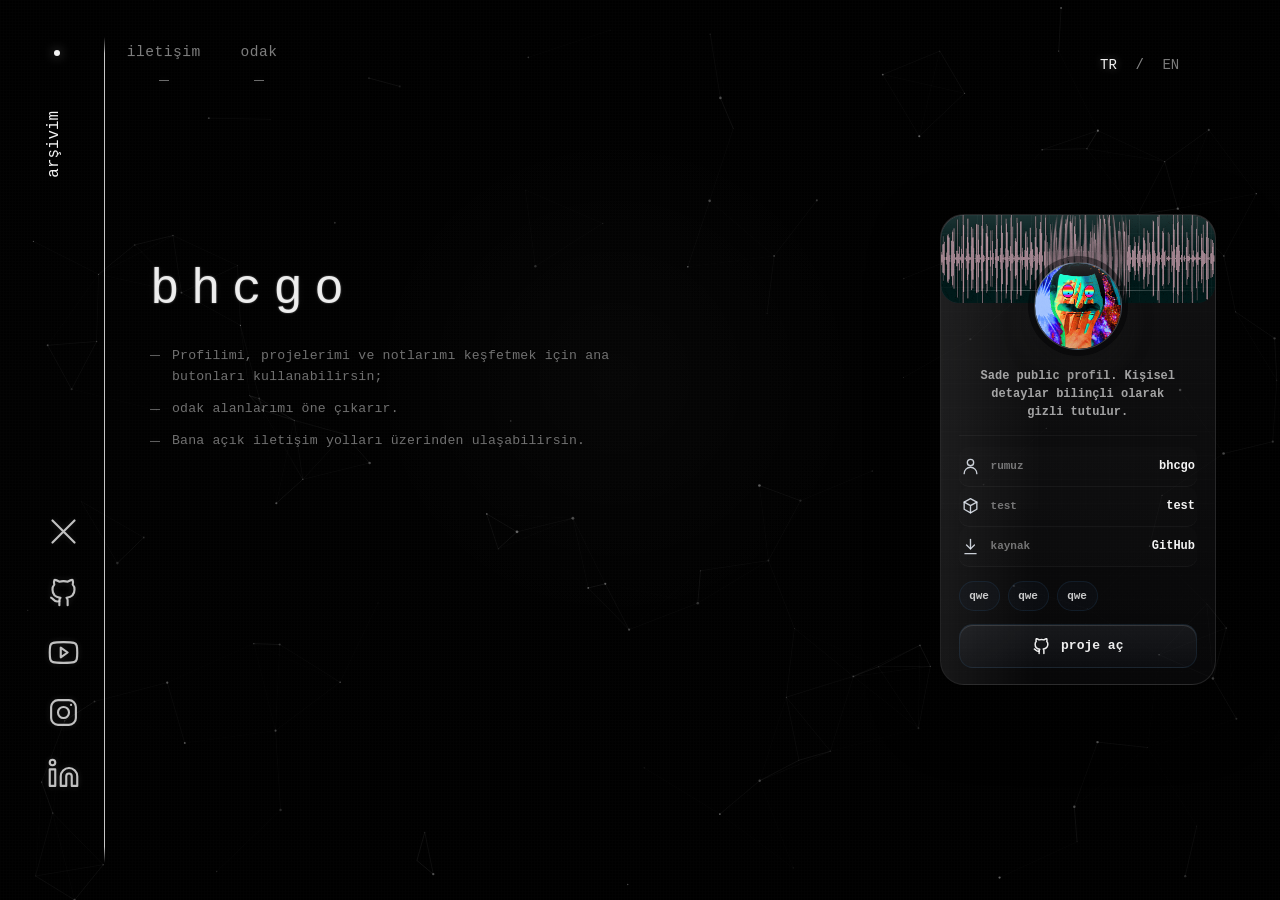
==== index.html @ b726d854 "Add files via upload" ====
<!DOCTYPE html>
<html lang="tr">
<head>
  <meta charset="UTF-8" />
  <meta name="viewport" content="width=device-width, initial-scale=1.0, viewport-fit=cover" />
  <meta name="google-site-verification" content="QnJyq0Qu-kxS31eJpjdvMNXQyTrDlsSkBDP-YtrYQpM" />
  <title>bhcgo</title>
  <link id="favicon" rel="icon" type="image/png" href="assets/favicon-hyakkimaru.png" />
  <link rel="shortcut icon" href="assets/favicon.ico" />
  <link rel="apple-touch-icon" href="assets/favicon-hyakkimaru.png" />
  <link rel="stylesheet" href="style.css" />
</head>
<body>
  <canvas id="bg-canvas" aria-hidden="true"></canvas>
  <div class="grain" aria-hidden="true"></div>

  <aside class="rail" aria-label="Navigasyon" data-i18n-aria="socialArea">
    <span class="rail-dot" aria-hidden="true"></span>
    <div class="rail-line" aria-hidden="true"></div>
    <p class="rail-title" data-i18n="archive">arşivim</p>

    <nav class="side-actions" aria-label="Hızlı bağlantılar" data-i18n-aria="quickLinks">
      <a class="side-action" href="#contact" aria-label="İletişim" data-window-trigger="contact" data-i18n-aria="contactAria">
        <span data-i18n="contact">iletişim</span>
      </a>

      <a class="side-action" href="#focus" aria-label="Odak" data-window-trigger="focus" data-i18n-aria="focusAria">
        <span data-i18n="focus">odak</span>
      </a>
    </nav>

    <nav class="socials" aria-label="Sosyal medya bağlantıları" data-i18n-aria="socialLinks">
      <a class="social-link" href="https://x.com/bhcgo0" target="_blank" rel="noreferrer" aria-label="X profili" data-label="X" data-i18n-aria="xAria" data-i18n-label="xLabel">
        <svg viewBox="0 0 24 24" aria-hidden="true">
          <path d="M4 4l16 16M20 4L4 20"/>
        </svg>
      </a>

      <a class="social-link" href="https://github.com/bhcgo" target="_blank" rel="noreferrer" aria-label="GitHub profili" data-label="GitHub" data-i18n-aria="githubAria" data-i18n-label="githubLabel">
        <svg viewBox="0 0 24 24" aria-hidden="true">
          <path d="M9 19c-4 1.5-4-2-6-2.5"/>
          <path d="M15 22v-3.5c.1-1-.3-1.5-.8-2 2.8-.3 5.8-1.4 5.8-6A4.7 4.7 0 0 0 18.7 7c.1-.4.6-1.7-.1-3.4 0 0-1.1-.3-3.5 1.3a12.2 12.2 0 0 0-6.2 0C6.5 3.3 5.4 3.6 5.4 3.6 4.7 5.3 5.2 6.6 5.3 7A4.7 4.7 0 0 0 4 10.6c0 4.6 3 5.7 5.8 6-.4.4-.8 1-.8 2V22"/>
        </svg>
      </a>

      <a class="social-link" href="https://www.youtube.com/@bhcgo" target="_blank" rel="noreferrer" aria-label="YouTube kanalı" data-label="YouTube" data-i18n-aria="youtubeAria" data-i18n-label="youtubeLabel">
        <svg viewBox="0 0 24 24" aria-hidden="true">
          <path d="M22 12s0-3.4-.4-5a2.8 2.8 0 0 0-2-2C17.9 4.5 12 4.5 12 4.5S6.1 4.5 4.4 5a2.8 2.8 0 0 0-2 2C2 8.6 2 12 2 12s0 3.4.4 5a2.8 2.8 0 0 0 2 2c1.7.5 7.6.5 7.6.5s5.9 0 7.6-.5a2.8 2.8 0 0 0 2-2c.4-1.6.4-5 .4-5Z"/>
          <path d="m10 15.5 5-3.5-5-3.5v7Z"/>
        </svg>
      </a>

      <a class="social-link" href="https://instagram.com/ahmets._.27" target="_blank" rel="noreferrer" aria-label="Instagram profili" data-label="Instagram" data-i18n-aria="instagramAria" data-i18n-label="instagramLabel">
        <svg viewBox="0 0 24 24" aria-hidden="true">
          <rect x="3" y="3" width="18" height="18" rx="5"/>
          <circle cx="12" cy="12" r="4"/>
          <path d="M17.5 6.5h.01"/>
        </svg>
      </a>

      <a class="social-link" href="https://www.linkedin.com/in/ahmet-malal/" target="_blank" rel="noreferrer" aria-label="LinkedIn profili" data-label="LinkedIn" data-i18n-aria="linkedinAria" data-i18n-label="linkedinLabel">
        <svg viewBox="0 0 24 24" aria-hidden="true">
          <path d="M16 8a6 6 0 0 1 6 6v7h-4v-7a2 2 0 0 0-4 0v7h-4v-7a6 6 0 0 1 6-6Z"/>
          <rect x="2" y="9" width="4" height="12"/>
          <circle cx="4" cy="4" r="2"/>
        </svg>
      </a>
    </nav>
  </aside>

  <header class="corner-link">
    <div class="language-switch" role="group" aria-label="Dil" data-i18n-aria="language">
      <button class="language-button is-active" type="button" data-lang="tr" aria-pressed="true">TR</button>
      <span aria-hidden="true">/</span>
      <button class="language-button" type="button" data-lang="en" aria-pressed="false">EN</button>
    </div>
  </header>

  <main class="hero">
    <section class="intro" aria-label="Profil" data-i18n-aria="profile">
      <h1>bhcgo</h1>

      <ul class="intro-lines">
        <li data-i18n="introLine1">Kişisel açık detaylar bilinçli olarak listelenmez.</li>
        <li data-i18n="introLine2">Sistemler, ağlar ve yazılım temellerine odaklanır.</li>
        <li data-i18n="introLine3">İçerik teknik indeks gibi çalışacak kadar minimal tutulur.</li>
      </ul>
    </section>

    <aside class="profile-card" aria-label="Profil karti" data-i18n-aria="profileCardAria" data-profile-card>
      <div class="profile-banner" data-profile-banner aria-hidden="true">
        <img data-profile-banner-img alt="" decoding="async">
      </div>

      <div class="profile-card-head">
        <div class="profile-avatar" data-profile-avatar aria-hidden="true">
          <span class="profile-avatar-fallback">bh</span>
          <img data-profile-gif alt="" decoding="async">
        </div>
      </div>

      <p class="profile-copy" data-i18n="profileCopy">Sade public profil. Kisisel detaylar bilincli olarak gizli tutulur.</p>

      <dl class="profile-meta">
        <div class="profile-meta-row">
          <dt>
            <svg viewBox="0 0 24 24" aria-hidden="true">
              <path d="M20 21a8 8 0 0 0-16 0"/>
              <circle cx="12" cy="7" r="4"/>
            </svg>
            <span data-i18n="alias">rumuz</span>
          </dt>
          <dd>bhcgo</dd>
        </div>

        <div class="profile-meta-row">
          <dt>
            <svg viewBox="0 0 24 24" aria-hidden="true">
              <path d="m12 2 8 4.5v9L12 20l-8-4.5v-9L12 2Z"/>
              <path d="M12 11v9M4 6.5l8 4.5 8-4.5"/>
            </svg>
            <span data-i18n="test">test</span>
          </dt>
          <dd>test</dd>
        </div>

        <div class="profile-meta-row">
          <dt>
            <svg viewBox="0 0 24 24" aria-hidden="true">
              <path d="M12 3v12"/>
              <path d="m7 10 5 5 5-5"/>
              <path d="M5 21h14"/>
            </svg>
            <span data-i18n="source">kaynak</span>
          </dt>
          <dd>GitHub</dd>
        </div>
      </dl>

      <div class="profile-tags" aria-label="Etiketler" data-i18n-aria="tagsAria">
        <span>qwe</span>
        <span>qwe</span>
        <span>qwe</span>
      </div>

      <div class="profile-actions">
        <a class="profile-button" href="https://github.com/bhcgo?tab=repositories" target="_blank" rel="noreferrer">
          <svg viewBox="0 0 24 24" aria-hidden="true">
            <path d="M9 19c-4 1.5-4-2-6-2.5"/>
            <path d="M15 22v-3.5c.1-1-.3-1.5-.8-2 2.8-.3 5.8-1.4 5.8-6A4.7 4.7 0 0 0 18.7 7c.1-.4.6-1.7-.1-3.4 0 0-1.1-.3-3.5 1.3a12.2 12.2 0 0 0-6.2 0C6.5 3.3 5.4 3.6 5.4 3.6 4.7 5.3 5.2 6.6 5.3 7A4.7 4.7 0 0 0 4 10.6c0 4.6 3 5.7 5.8 6-.4.4-.8 1-.8 2V22"/>
          </svg>
          <span data-i18n="openGithub">GitHub ac</span>
        </a>
      </div>
    </aside>
  </main>

  <div class="site-window" data-window hidden>
    <button class="window-backdrop" type="button" data-window-close aria-label="Pencereyi kapat" data-i18n-aria="windowClose"></button>
    <section class="window-panel" role="dialog" aria-modal="true" aria-labelledby="window-title" tabindex="-1">
      <button class="window-close" type="button" data-window-close aria-label="Pencereyi kapat" data-i18n-aria="windowClose">x</button>
      <h2 id="window-title" data-window-title>bhcgo</h2>
      <p class="window-copy" data-window-copy></p>
      <div class="window-list" data-window-list></div>
    </section>
  </div>

  <script src="script.js"></script>
</body>
</html>
---- style.css ----
:root{
  --bg:#010101;
  --fg:#f4f4f4;
  --rail-x:clamp(79px,8.2vw,134px);
  --profile-card-width:clamp(272px,21.6vw,312px);
  --mx:50%;
  --my:50%;
  --safe-top:env(safe-area-inset-top,0px);
  --safe-bottom:env(safe-area-inset-bottom,0px);
  color-scheme:dark;
}

*{box-sizing:border-box}

html{
  min-height:100%;
  -webkit-text-size-adjust:100%;
  text-size-adjust:100%;
  scroll-behavior:smooth;
}

body{
  min-height:100%;
  margin:0;
  overflow-x:hidden;
  overflow-y:auto;
  background:
    radial-gradient(circle at 48% 42%,rgba(255,255,255,.018),transparent 30%),
    linear-gradient(180deg,#000,#010101 46%,#000);
  color:var(--fg);
  font-family:"Courier New",Courier,monospace;
}

body.window-open{
  overflow:hidden;
}

a{
  color:inherit;
  text-decoration:none;
}

button{
  font:inherit;
}

a,
button{
  -webkit-tap-highlight-color:transparent;
  touch-action:manipulation;
}

#bg-canvas{
  position:fixed;
  inset:0;
  z-index:0;
  width:100%;
  height:100%;
  pointer-events:none;
  opacity:.88;
}
.grain{
  position:fixed;
  inset:0;
  z-index:1;
  pointer-events:none;
  opacity:.28;
  background-image:
    linear-gradient(rgba(255,255,255,.018) 1px,transparent 1px),
    linear-gradient(90deg,rgba(255,255,255,.014) 1px,transparent 1px);
  background-size:3px 3px;
  mix-blend-mode:screen;
}

.rail{
  position:fixed;
  inset:0 auto 0 0;
  z-index:4;
  width:var(--rail-x);
  min-width:74px;
  pointer-events:none;
}

.rail-dot{
  position:absolute;
  top:max(clamp(46px,5.6vh,70px),calc(var(--safe-top) + 36px));
  left:clamp(43px,4.2vw,66px);
  width:6px;
  height:6px;
  border-radius:50%;
  background:var(--fg);
  box-shadow:0 0 12px rgba(255,255,255,.45);
}

.rail-line{
  position:absolute;
  top:max(clamp(34px,4.1vh,53px),calc(var(--safe-top) + 29px));
  right:0;
  bottom:max(clamp(34px,4.1vh,53px),calc(var(--safe-bottom) + 29px));
  width:1px;
  background:linear-gradient(to bottom,transparent,rgba(255,255,255,.78) 2%,rgba(255,255,255,.78) 98%,transparent);
}

.rail-title{
  position:absolute;
  top:12.3vh;
  left:clamp(36px,3.7vw,59px);
  margin:0;
  font-size:clamp(15px,1.24vw,20px);
  line-height:1;
  writing-mode:vertical-rl;
  transform:rotate(180deg);
}

.side-actions{
  position:fixed;
  top:max(clamp(36px,5vh,58px),calc(var(--safe-top) + 22px));
  left:calc(var(--rail-x) + clamp(12px,1.7vw,26px));
  z-index:7;
  display:flex;
  gap:clamp(29px,3.1vw,50px);
  width:max-content;
  max-width:calc(100vw - var(--rail-x) - 132px);
  color:rgba(255,255,255,.72);
  font-size:clamp(14.5px,1.14vw,18px);
  line-height:1;
  white-space:nowrap;
  pointer-events:auto;
}

.side-action{
  position:relative;
  display:inline-flex;
  justify-content:center;
  min-height:36px;
  padding:0 0 15px;
  color:rgba(255,255,255,.48);
  letter-spacing:.035em;
  text-align:center;
  text-shadow:0 1px 0 rgba(255,255,255,.035),0 -1px 0 rgba(0,0,0,.95);
  transition:color .18s ease,text-shadow .18s ease,transform .18s ease;
}

.side-action::before,
.side-action::after{
  position:absolute;
  left:50%;
  bottom:0;
  height:1px;
  content:"";
  transform:translateX(-50%);
  transition:width .24s ease,opacity .22s ease,background .22s ease,box-shadow .22s ease;
}

.side-action::before{
  width:10px;
  background:rgba(255,255,255,.42);
  box-shadow:0 0 7px rgba(255,255,255,.12);
}

.side-action::after{
  width:0;
  opacity:0;
  background:linear-gradient(90deg,transparent,rgba(255,255,255,.85),transparent);
  filter:blur(.2px);
}

.side-action:hover,
.side-action:focus-visible{
  color:rgba(255,255,255,.94);
  outline:none;
  transform:translateY(-1px);
  text-shadow:0 0 8px rgba(255,255,255,.22),0 -1px 0 rgba(0,0,0,.95);
}

.side-action:hover::before,
.side-action:focus-visible::before{
  width:41px;
  background:rgba(255,255,255,.76);
  box-shadow:0 0 11px rgba(255,255,255,.34);
}

.side-action:hover::after,
.side-action:focus-visible::after{
  width:65px;
  opacity:1;
}

.socials{
  position:absolute;
  left:clamp(34px,3.5vw,54px);
  bottom:max(clamp(84px,12vh,150px),calc(var(--safe-bottom) + 54px));
  display:grid;
  gap:clamp(22px,2.5vh,30px);
  pointer-events:auto;
}

.social-link{
  position:relative;
  display:grid;
  width:38px;
  height:38px;
  place-items:center;
  color:rgba(255,255,255,.88);
  opacity:.86;
  transition:color .18s ease,opacity .18s ease,transform .18s ease;
}

.social-link svg{
  width:33px;
  height:33px;
  overflow:visible;
  fill:none;
  stroke:currentColor;
  stroke-width:1.55;
  stroke-linecap:round;
  stroke-linejoin:round;
  filter:drop-shadow(0 0 3px rgba(255,255,255,.18));
}

.social-link::after{
  position:absolute;
  left:calc(100% + 17px);
  top:50%;
  padding:5px 9px;
  background:rgba(0,0,0,.78);
  color:var(--fg);
  content:attr(data-label);
  font-size:13px;
  line-height:1;
  opacity:0;
  pointer-events:none;
  white-space:nowrap;
  transform:translate(-4px,-50%);
  transition:opacity .16s ease,transform .16s ease;
}

.social-link:hover,
.social-link:focus-visible{
  color:#fff;
  opacity:1;
  outline:none;
  transform:translateX(2px);
}

.social-link:hover::after,
.social-link:focus-visible::after{
  opacity:1;
  transform:translate(0,-50%);
}

.corner-link{
  position:fixed;
  top:max(clamp(37px,5.3vh,55px),calc(var(--safe-top) + 22px));
  right:max(clamp(34px,7.2vw,98px),calc(env(safe-area-inset-right,0px) + 22px));
  z-index:8;
  color:rgba(255,255,255,.92);
  font-size:clamp(15px,1.44vw,20px);
  line-height:1;
}

.language-switch{
  display:flex;
  align-items:center;
  gap:10px;
  color:rgba(255,255,255,.52);
  font-size:14px;
  line-height:1;
}

.language-button{
  min-width:34px;
  min-height:34px;
  border:0;
  padding:0;
  background:transparent;
  color:rgba(255,255,255,.48);
  cursor:pointer;
  line-height:1;
  transition:color .16s ease,text-shadow .16s ease;
}

.language-button:hover,
.language-button:focus-visible,
.language-button.is-active{
  color:rgba(255,255,255,.94);
  outline:none;
  text-shadow:0 0 8px rgba(255,255,255,.3);
}

.hero{
  position:relative;
  z-index:3;
  display:grid;
  grid-template-columns:minmax(280px,1fr) var(--profile-card-width);
  align-items:center;
  gap:clamp(30px,5.6vw,90px);
  min-height:100vh;
  min-height:100svh;
  padding:
    max(7vh,calc(var(--safe-top) + 70px))
    clamp(24px,5vw,72px)
    max(8vh,calc(var(--safe-bottom) + 44px))
    calc(var(--rail-x) + clamp(6px,8vw,45px));
}

.intro{
  display:grid;
  justify-items:start;
  align-self:center;
  justify-self:start;
  width:min(520px,100%);
  max-width:520px;
  margin-left:0;
  text-align:left;
  transform:translateY(-10vh);
}

.intro h1{
  margin:0;
  color:rgba(255,255,255,.88);
  font-size:clamp(34px,3.85vw,58px);
  font-weight:400;
  letter-spacing:clamp(.15em,.9vw,.28em);
  line-height:1;
  overflow-wrap:anywhere;
  text-shadow:0 0 2px rgba(255,255,255,.46),0 0 12px rgba(255,255,255,.055);
}

.intro-lines{
  display:grid;
  gap:10px;
  width:100%;
  max-width:500px;
  margin:29px 0 0;
  padding:0;
  list-style:none;
  color:rgba(255,255,255,.43);
  font-size:clamp(12px,1.03vw,15.5px);
  line-height:1.65;
  letter-spacing:.015em;
}

.intro-lines li{
  position:relative;
  padding-left:22px;
  overflow-wrap:break-word;
  text-wrap:pretty;
  text-shadow:0 1px 0 rgba(255,255,255,.025),0 -1px 0 rgba(0,0,0,.9);
}

.intro-lines li::before{
  position:absolute;
  left:0;
  top:.82em;
  width:10px;
  height:1px;
  background:rgba(255,255,255,.36);
  content:"";
  box-shadow:0 0 6px rgba(255,255,255,.12);
}

.profile-card{
  position:relative;
  justify-self:end;
  align-self:center;
  width:var(--profile-card-width);
  padding:19px 18px 16px;
  overflow:hidden;
  border:1px solid rgba(255,255,255,.11);
  border-radius:18px;
  background:
    linear-gradient(180deg,rgba(255,255,255,.045),rgba(255,255,255,.01)),
    rgba(2,3,4,.38);
  box-shadow:
    inset 0 1px 0 rgba(255,255,255,.08),
    0 22px 64px rgba(0,0,0,.32);
  color:rgba(255,255,255,.9);
  isolation:isolate;
}

.profile-card::before{
  position:absolute;
  inset:-1px;
  z-index:-1;
  background:
    linear-gradient(90deg,rgba(255,255,255,.16),transparent 38%),
    radial-gradient(circle at 50% 23%,rgba(255,255,255,.16),transparent 18%);
  content:"";
  opacity:.42;
}

.profile-card::after{
  position:absolute;
  inset:0;
  z-index:-1;
  background:
    linear-gradient(rgba(255,255,255,.022) 1px,transparent 1px),
    linear-gradient(90deg,rgba(255,255,255,.012) 1px,transparent 1px);
  background-size:100% 24px,24px 100%;
  content:"";
  opacity:.48;
}

.profile-card-head,
.profile-meta-row,
.profile-meta-row dt,
.profile-tags,
.profile-button{
  display:flex;
  align-items:center;
}

.profile-card-head{
  justify-content:center;
  gap:0;
  margin-top:2px;
}

.profile-avatar{
  display:grid;
  width:82px;
  height:82px;
  flex:0 0 auto;
  place-items:center;
  overflow:hidden;
  border:1px solid rgba(255,255,255,.16);
  border-radius:50%;
  background:
    radial-gradient(circle at 35% 20%,rgba(255,255,255,.34),transparent 24%),
    linear-gradient(145deg,rgba(70,75,82,.72),rgba(5,6,7,.74) 58%,rgba(1,1,1,.82));
  color:#fff;
  font-size:24px;
  font-weight:700;
  letter-spacing:-.02em;
  text-shadow:0 1px 0 rgba(0,0,0,.5),0 0 16px rgba(255,255,255,.24);
}

.profile-copy{
  margin:18px 0 14px;
  color:rgba(255,255,255,.62);
  text-align:center;
  font-size:12px;
  font-weight:700;
  line-height:1.5;
  text-wrap:pretty;
}

.profile-meta{
  margin:0;
  padding:10px 0 0;
  border-top:1px solid rgba(255,255,255,.045);
}

.profile-meta-row{
  justify-content:space-between;
  gap:14px;
  min-height:40px;
  border-bottom:1px solid rgba(255,255,255,.04);
  background:rgba(255,255,255,.012);
}

.profile-meta-row dt{
  gap:11px;
  min-width:0;
  margin:0;
  color:rgba(255,255,255,.42);
  font-size:11px;
  font-weight:700;
}

.profile-meta-row dd{
  margin:0;
  color:rgba(255,255,255,.95);
  font-size:12px;
  font-weight:700;
  text-align:right;
  overflow-wrap:anywhere;
}

.profile-meta svg,
.profile-button svg{
  width:19px;
  height:19px;
  flex:0 0 auto;
  fill:none;
  stroke:currentColor;
  stroke-linecap:round;
  stroke-linejoin:round;
}

.profile-meta svg{
  color:rgba(232,238,247,.86);
  stroke-width:1.7;
}

.profile-button svg{
  stroke-width:1.9;
}

.profile-tags{
  gap:8px;
  flex-wrap:wrap;
  margin-top:14px;
}

.profile-tags span{
  display:inline-flex;
  min-width:41px;
  min-height:30px;
  align-items:center;
  justify-content:center;
  border:1px solid rgba(255,255,255,.1);
  border-radius:999px;
  background:rgba(255,255,255,.026);
  color:rgba(255,255,255,.78);
  font-size:11px;
  font-weight:700;
}

.profile-actions{
  display:grid;
  gap:9px;
  margin-top:13px;
}

.profile-button{
  justify-content:center;
  gap:10px;
  min-height:44px;
  border:1px solid rgba(255,255,255,.12);
  border-radius:14px;
  background:linear-gradient(180deg,rgba(255,255,255,.045),rgba(255,255,255,.012));
  color:rgba(255,255,255,.92);
  font-size:13px;
  font-weight:700;
  line-height:1;
  box-shadow:inset 0 1px 0 rgba(255,255,255,.13);
  transition:border-color .18s ease,background .18s ease,box-shadow .18s ease,transform .18s ease;
}

.profile-button:hover,
.profile-button:focus-visible{
  border-color:rgba(255,255,255,.5);
  background:linear-gradient(180deg,rgba(255,255,255,.12),rgba(255,255,255,.035));
  box-shadow:0 0 22px rgba(255,255,255,.08),inset 0 1px 0 rgba(255,255,255,.22);
  outline:none;
  transform:translateY(-1px);
}

.site-window[hidden]{
  display:none;
}

.site-window{
  position:fixed;
  inset:0;
  z-index:30;
  display:grid;
  place-items:center;
  padding:clamp(18px,4vw,48px);
  opacity:0;
  pointer-events:none;
  transition:opacity .22s ease;
}

.site-window.is-open{
  opacity:1;
  pointer-events:auto;
}

.window-backdrop{
  position:absolute;
  inset:0;
  border:0;
  background:
    radial-gradient(circle at 50% 20%,rgba(255,255,255,.05),transparent 32%),
    radial-gradient(circle at 50% 78%,rgba(170,205,255,.035),transparent 38%),
    rgba(0,0,0,.34);
  backdrop-filter:blur(14px) saturate(1.12);
  -webkit-backdrop-filter:blur(14px) saturate(1.12);
  cursor:pointer;
}

.window-panel{
  position:relative;
  width:min(640px,calc(100vw - 36px));
  max-height:min(760px,calc(100svh - 36px));
  overflow:auto;
  border:1px solid rgba(255,255,255,.14);
  border-radius:26px;
  padding:0;
  background:
    linear-gradient(180deg,rgba(255,255,255,.12),rgba(255,255,255,.055) 34%,rgba(255,255,255,.028)),
    rgba(8,10,15,.30);
  box-shadow:
    0 28px 90px rgba(0,0,0,.42),
    0 0 0 1px rgba(255,255,255,.035),
    inset 0 1px 0 rgba(255,255,255,.22),
    inset 0 -1px 0 rgba(255,255,255,.045);
  backdrop-filter:blur(30px) saturate(1.22);
  -webkit-backdrop-filter:blur(30px) saturate(1.22);
  color:rgba(255,255,255,.92);
  font-family:"SF Pro Display","SF Pro Text","Inter","Segoe UI",system-ui,-apple-system,BlinkMacSystemFont,"Helvetica Neue",Arial,sans-serif;
  isolation:isolate;
  opacity:0;
  transform:translateY(18px) scale(.985);
  transition:opacity .24s ease,transform .28s cubic-bezier(.2,.8,.2,1);
  scrollbar-width:thin;
  scrollbar-color:rgba(255,255,255,.2) transparent;
}

.site-window.is-open .window-panel{
  opacity:1;
  transform:translateY(0) scale(1);
}

.window-panel::before{
  position:absolute;
  inset:0;
  z-index:-1;
  border-radius:inherit;
  background:
    linear-gradient(180deg,rgba(255,255,255,.16),rgba(255,255,255,.035) 24%,transparent 58%),
    radial-gradient(circle at 16% 0%,rgba(255,255,255,.16),transparent 32%),
    radial-gradient(circle at 88% 12%,rgba(180,215,255,.08),transparent 30%);
  content:"";
  opacity:.9;
}

.window-panel::after{
  position:absolute;
  inset:10px;
  z-index:-1;
  border:1px solid rgba(255,255,255,.04);
  border-radius:20px;
  content:"";
  pointer-events:none;
}

/* normalde sadece nokta, hover/focus olunca büyüyüp çarpı olur */
.window-close{
  position:absolute;
  top:22px;
  right:22px;
  display:grid;
  width:28px;
  height:28px;
  min-width:28px;
  min-height:28px;
  place-items:center;
  border:0;
  border-radius:50%;
  padding:0;
  background:transparent;
  color:transparent;
  cursor:pointer;
  font-size:0;
  line-height:1;
  transition:transform .18s ease;
}

.window-close::before{
  position:absolute;
  width:7px;
  height:7px;
  border-radius:50%;
  background:rgba(255,255,255,.66);
  box-shadow:
    0 0 12px rgba(255,255,255,.18),
    inset 0 1px 0 rgba(255,255,255,.28);
  content:"";
  transition:
    width .2s ease,
    height .2s ease,
    border-radius .2s ease,
    background .2s ease,
    box-shadow .2s ease;
}

.window-close::after{
  position:absolute;
  color:rgba(255,255,255,.96);
  content:"×";
  font-family:Arial,Helvetica,sans-serif;
  font-size:0;
  font-weight:400;
  line-height:1;
  opacity:0;
  transform:scale(.55);
  transition:opacity .16s ease,transform .18s ease,font-size .18s ease;
}

.window-close:hover,
.window-close:focus-visible{
  outline:none;
  transform:translateY(-1px);
}

.window-close:hover::before,
.window-close:focus-visible::before{
  width:28px;
  height:28px;
  border-radius:50%;
  background:rgba(255,255,255,.105);
  box-shadow:
    0 0 0 1px rgba(255,255,255,.16),
    0 8px 24px rgba(0,0,0,.2),
    inset 0 1px 0 rgba(255,255,255,.18);
  backdrop-filter:blur(10px);
  -webkit-backdrop-filter:blur(10px);
}

.window-close:hover::after,
.window-close:focus-visible::after{
  font-size:20px;
  opacity:1;
  transform:scale(1);
}

.window-kicker{
  display:inline-flex;
  min-height:22px;
  align-items:center;
  margin:30px 70px 10px 30px;
  border-bottom:1px solid rgba(255,255,255,.16);
  color:rgba(255,255,255,.58);
  font-size:11.5px;
  font-weight:600;
  line-height:1;
  letter-spacing:.04em;
}

.window-panel h2{
  margin:0;
  padding:32px 70px 18px 30px;
  border-bottom:1px solid rgba(255,255,255,.075);
  color:rgba(255,255,255,.95);
  font-size:clamp(26px,3vw,36px);
  font-weight:600;
  line-height:1.08;
  letter-spacing:.035em;
  text-shadow:0 10px 34px rgba(255,255,255,.08);
}

.window-copy{
  max-width:none;
  margin:0;
  padding:18px 30px 0;
  color:rgba(255,255,255,.72);
  font-size:13.5px;
  font-weight:500;
  line-height:1.75;
}

.window-list{
  display:grid;
  gap:18px;
  margin-top:0;
  padding:24px 30px 30px;
}

.window-item{
  display:flex;
  align-items:center;
  justify-content:space-between;
  gap:16px;
  min-height:56px;
  border:1px solid rgba(255,255,255,.065);
  border-radius:16px;
  padding:0 16px;
  background:rgba(255,255,255,.025);
  color:rgba(255,255,255,.68);
  font-size:13px;
  font-weight:500;
  box-shadow:
    inset 0 1px 0 rgba(255,255,255,.05),
    0 10px 26px rgba(0,0,0,.08);
}

.window-item strong{
  color:rgba(255,255,255,.95);
  font-size:13.5px;
  font-weight:600;
  text-align:right;
}

.window-item a{
  color:rgba(255,255,255,.94);
  text-decoration:underline;
  text-decoration-color:rgba(255,255,255,.24);
  text-underline-offset:4px;
}

.window-section{
  display:grid;
  gap:14px;
  padding:18px;
  border:1px solid rgba(255,255,255,.065);
  border-radius:18px;
  background:
    linear-gradient(180deg,rgba(255,255,255,.035),rgba(255,255,255,.014)),
    rgba(255,255,255,.012);
  box-shadow:
    inset 0 1px 0 rgba(255,255,255,.05),
    0 12px 32px rgba(0,0,0,.10);
}

.window-section + .window-section{
  margin-top:0;
}

.window-section h3{
  display:flex;
  align-items:center;
  gap:12px;
  margin:0;
  color:rgba(255,255,255,.86);
  font-size:12px;
  font-weight:600;
  line-height:1;
  letter-spacing:.08em;
  text-transform:uppercase;
}

.window-section h3::after{
  width:42px;
  height:1px;
  background:rgba(255,255,255,.18);
  content:"";
}

.window-section ul{
  display:grid;
  gap:9px;
  margin:0;
  padding:0;
  list-style:none;
}

.window-section li{
  position:relative;
  padding-left:18px;
  color:rgba(255,255,255,.74);
  font-size:13px;
  font-weight:500;
  line-height:1.7;
}

.window-section li::before{
  position:absolute;
  top:.82em;
  left:0;
  width:8px;
  height:1px;
  background:rgba(255,255,255,.38);
  content:"";
}

.badge-grid{
  display:flex;
  flex-wrap:wrap;
  gap:9px;
  align-items:center;
}

.badge-grid img{
  display:block;
  max-width:100%;
  height:27px;
  border-radius:5px;
  opacity:.9;
  filter:saturate(.92) brightness(.98);
  transition:opacity .18s ease,filter .18s ease,transform .18s ease;
}

.badge-grid img:hover{
  opacity:1;
  filter:saturate(1) brightness(1.05);
  transform:translateY(-1px);
}

@media(max-width:1100px){
  .hero{
    grid-template-columns:1fr;
    align-content:center;
    gap:34px;
  }

  .intro{
    transform:translateY(-4vh);
  }

  .profile-card{
    justify-self:start;
    width:min(var(--profile-card-width),100%);
  }
}

@media(max-width:720px){
  :root{--rail-x:clamp(54px,14vw,64px)}

  .rail{min-width:0}

  .rail-dot{
    left:calc(var(--rail-x) / 2 - 2.5px);
    top:max(34px,calc(var(--safe-top) + 26px));
  }

  .rail-title{
    top:13vh;
    left:calc(var(--rail-x) / 2 - 6px);
    font-size:12px;
  }

  .side-actions{
    top:max(24px,calc(var(--safe-top) + 16px));
    left:calc(var(--rail-x) + 9px);
    gap:20px;
    max-width:calc(100vw - var(--rail-x) - 92px);
    font-size:11px;
  }

  .side-action{
    min-height:28px;
    padding-bottom:11px;
  }

  .side-action:hover::before,
  .side-action:focus-visible::before{width:28px}

  .side-action:hover::after,
  .side-action:focus-visible::after{width:44px}

  .socials{
    left:calc(var(--rail-x) / 2 - 14px);
    bottom:max(58px,calc(var(--safe-bottom) + 42px));
    gap:14px;
  }

  .social-link{
    width:30px;
    height:30px;
  }

  .social-link svg{
    width:23px;
    height:23px;
  }

  .corner-link{
    top:max(25px,calc(var(--safe-top) + 15px));
    right:max(20px,calc(env(safe-area-inset-right,0px) + 16px));
    font-size:12px;
  }

  .language-button{
    min-width:26px;
    min-height:26px;
  }

  .hero{
    min-height:100svh;
    grid-template-columns:1fr;
    gap:28px;
    padding:
      max(86px,calc(var(--safe-top) + 82px))
      20px
      max(48px,calc(var(--safe-bottom) + 40px))
      calc(var(--rail-x) + 10px);
  }

  .intro{
    width:min(330px,100%);
    max-width:330px;
    transform:none;
  }

  .intro h1{
    font-size:clamp(25px,8vw,38px);
    letter-spacing:.18em;
  }

  .intro-lines{
    max-width:300px;
    margin-top:20px;
    gap:8px;
    font-size:10px;
    line-height:1.62;
  }

  .profile-card{
    width:min(292px,100%);
    padding:19px 16px 15px;
    border-radius:18px;
  }

  .profile-card-head{
    gap:13px;
    margin-top:2px;
  }

  .profile-avatar{
    width:64px;
    height:64px;
    border-radius:50%;
    font-size:21px;
  }

  .profile-card h2{
    font-size:20px;
  }

  .profile-copy{
    margin:16px 0 13px;
    font-size:12px;
    line-height:1.52;
  }

  .profile-meta{
    padding-top:9px;
  }

  .profile-meta-row{
    min-height:40px;
  }

  .profile-meta-row dt,
  .profile-meta-row dd{
    font-size:12px;
  }

  .profile-tags{
    margin-top:13px;
  }

  .profile-tags span{
    min-width:41px;
    min-height:30px;
    font-size:11px;
  }

  .profile-button{
    min-height:43px;
    border-radius:14px;
    font-size:13px;
  }

  .site-window{
    padding:14px;
  }

  .window-panel{
    width:min(440px,calc(100vw - 20px));
    max-height:calc(100svh - 20px);
    border-radius:22px;
  }

  .window-close{
    top:14px;
    right:14px;
  }

  .window-kicker{
    margin:25px 54px 10px 22px;
  }

  .window-panel h2{
    padding:28px 54px 16px 22px;
    font-size:24px;
  }

  .window-copy{
    padding:14px 22px 0;
    font-size:13px;
  }

  .window-list{
    padding:20px 22px 26px;
  }

  .window-item{
    border-radius:15px;
    padding:0 14px;
  }

  .window-section{
    padding:15px;
    border-radius:16px;
  }

  .badge-grid img{
    height:24px;
  }
}

@media(max-width:480px){
  .side-actions{
    left:calc(var(--rail-x) + 8px);
    gap:17px;
    max-width:calc(100vw - var(--rail-x) - 88px);
  }

  .corner-link{right:16px}

  .hero{
    padding-left:calc(var(--rail-x) + 9px);
    padding-right:16px;
  }

  .intro{
    width:min(292px,100%);
    transform:none;
  }

  .intro-lines{max-width:276px}

  .profile-card{
    width:min(292px,100%);
    padding-right:15px;
    padding-left:15px;
  }
}

@media(max-width:380px){
  :root{--rail-x:52px}

  .side-actions{
    gap:14px;
    font-size:10.5px;
  }

  .corner-link{right:12px}

  .language-switch{
    gap:5px;
    font-size:11px;
  }

  .language-button{min-width:23px}

  .hero{
    padding-left:61px;
    padding-right:12px;
  }

  .intro{width:min(260px,100%)}

  .intro h1{
    font-size:clamp(24px,8.7vw,34px);
    letter-spacing:.145em;
  }

  .intro-lines{
    max-width:250px;
    font-size:9.8px;
    line-height:1.58;
  }

  .profile-card{
    width:min(260px,100%);
    border-radius:24px;
  }

  .profile-card-head{
    align-items:center;
    justify-content:center;
    gap:12px;
  }

  .profile-avatar{
    width:64px;
    height:64px;
    border-radius:50%;
    font-size:23px;
  }

  .profile-card h2{font-size:21px}

  .profile-meta-row{
    align-items:flex-start;
    flex-direction:column;
    gap:5px;
    padding:11px 0;
  }

  .profile-meta-row dd{
    text-align:left;
  }
}

@media(max-height:620px){
  .socials{
    bottom:max(34px,calc(var(--safe-bottom) + 28px));
    gap:11px;
  }

  .intro{transform:translateY(-8vh)}
}

@media(max-height:520px) and (orientation:landscape){
  .rail-title{top:16vh}

  .socials{
    bottom:max(18px,calc(var(--safe-bottom) + 16px));
    gap:7px;
  }

  .social-link{
    width:25px;
    height:25px;
  }

  .social-link svg{
    width:20px;
    height:20px;
  }

  .hero{
    padding-top:max(68px,calc(var(--safe-top) + 58px));
    padding-bottom:max(24px,calc(var(--safe-bottom) + 18px));
  }

  .intro{transform:translateY(-3vh)}

  .intro-lines{
    margin-top:14px;
    gap:5px;
    line-height:1.45;
  }
}

@media(hover:none){
  .social-link::after{display:none}

  .side-action:active{
    color:rgba(255,255,255,.94);
    transform:translateY(-1px);
  }

  .side-action:active::before{
    width:28px;
    background:rgba(255,255,255,.76);
  }
}

@media(prefers-reduced-motion:reduce){
  *,
  *::before,
  *::after{
    transition:none!important;
    scroll-behavior:auto!important;
  }

#bg-canvas{
  position:fixed;
  inset:0;
  z-index:0;
  width:100%;
  height:100%;
  pointer-events:none;
  opacity:.78;
}
}

/* ===== profile card gif + banner ===== */
.profile-card{
  --profile-accent:#6f7cff;
  --profile-accent-rgb:111,124,255;
  padding:0 18px 16px;
  border-radius:24px;
  background:
    linear-gradient(180deg,rgba(255,255,255,.06),rgba(255,255,255,.018)),
    rgba(6,7,10,.38);
  box-shadow:
    inset 0 1px 0 rgba(255,255,255,.12),
    0 24px 70px rgba(0,0,0,.34);
}

.profile-banner{
  position:relative;
  height:88px;
  margin:0 -18px;
  overflow:hidden;
  border-radius:24px 24px 18px 18px;
  background:
    radial-gradient(circle at 22% 16%,rgba(255,255,255,.22),transparent 28%),
    radial-gradient(circle at 76% 24%,rgba(var(--profile-accent-rgb),.46),transparent 34%),
    linear-gradient(135deg,rgba(var(--profile-accent-rgb),.52),rgba(255,255,255,.045) 46%,rgba(0,0,0,.18));
  box-shadow:
    inset 0 1px 0 rgba(255,255,255,.18),
    inset 0 -1px 0 rgba(255,255,255,.08);
}

.profile-banner::before{
  position:absolute;
  inset:0;
  z-index:2;
  background:
    linear-gradient(180deg,rgba(255,255,255,.16),transparent 42%,rgba(0,0,0,.14)),
    linear-gradient(90deg,rgba(255,255,255,.045) 1px,transparent 1px),
    linear-gradient(rgba(255,255,255,.035) 1px,transparent 1px);
  background-size:auto,18px 18px,18px 18px;
  content:"";
  pointer-events:none;
  mix-blend-mode:screen;
  opacity:.68;
}

.profile-banner::after{
  position:absolute;
  inset:auto 18px 12px;
  z-index:3;
  height:1px;
  background:linear-gradient(90deg,transparent,rgba(255,255,255,.42),transparent);
  content:"";
  pointer-events:none;
}

.profile-banner img{
  display:none;
  width:100%;
  height:100%;
  object-fit:cover;
  filter:saturate(.96) contrast(1.02) brightness(.92);
}

.profile-banner.has-media img{
  display:block;
}

.profile-card-head{
  position:relative;
  z-index:4;
  justify-content:center;
  gap:0;
  margin:-41px 0 0;
}

.profile-avatar{
  position:relative;
  display:grid;
  width:88px;
  height:88px;
  flex:0 0 auto;
  place-items:center;
  overflow:hidden;
  border:1px solid rgba(255,255,255,.22);
  border-radius:50%;
  background:
    radial-gradient(circle at 32% 20%,rgba(255,255,255,.32),transparent 28%),
    linear-gradient(145deg,rgba(var(--profile-accent-rgb),.78),rgba(4,5,8,.86) 64%);
  color:#fff;
  font-size:22px;
  font-weight:800;
  letter-spacing:.02em;
  text-shadow:0 1px 0 rgba(0,0,0,.42),0 0 18px rgba(255,255,255,.18);
  box-shadow:
    0 14px 32px rgba(0,0,0,.32),
    0 0 0 6px rgba(3,4,6,.46),
    inset 0 1px 0 rgba(255,255,255,.22);
}

.profile-avatar::after{
  position:absolute;
  inset:0;
  border-radius:inherit;
  background:
    linear-gradient(180deg,rgba(255,255,255,.16),transparent 38%),
    radial-gradient(circle at 50% 110%,rgba(var(--profile-accent-rgb),.20),transparent 50%);
  content:"";
  pointer-events:none;
}

.profile-avatar img{
  position:absolute;
  inset:0;
  display:none;
  width:100%;
  height:100%;
  object-fit:cover;
  border-radius:inherit;
}

.profile-avatar.has-media img{
  display:block;
}

.profile-avatar.has-media .profile-avatar-fallback{
  display:none;
}

.profile-avatar-fallback{
  position:relative;
  z-index:1;
  text-transform:uppercase;
}

.profile-copy{
  margin:17px 0 14px;
}

.profile-meta{
  padding-top:11px;
}

.profile-meta-row{
  padding:0 2px;
  border-radius:10px;
  transition:background .18s ease,border-color .18s ease;
}

.profile-meta-row:hover{
  background:rgba(var(--profile-accent-rgb),.035);
}

.profile-tags span{
  border-color:rgba(var(--profile-accent-rgb),.18);
  background:rgba(var(--profile-accent-rgb),.055);
}

.profile-button{
  border-color:rgba(var(--profile-accent-rgb),.18);
  background:
    linear-gradient(180deg,rgba(255,255,255,.055),rgba(255,255,255,.015)),
    rgba(var(--profile-accent-rgb),.035);
}

.profile-button:hover,
.profile-button:focus-visible{
  border-color:rgba(var(--profile-accent-rgb),.48);
  box-shadow:
    0 0 24px rgba(var(--profile-accent-rgb),.12),
    inset 0 1px 0 rgba(255,255,255,.22);
}

@media(max-width:720px){
  .profile-card{
    padding:0 16px 15px;
    border-radius:22px;
  }

  .profile-banner{
    height:82px;
    margin:0 -16px;
    border-radius:22px 22px 17px 17px;
  }

  .profile-card-head{
    margin-top:-38px;
  }

  .profile-avatar{
    width:78px;
    height:78px;
    font-size:20px;
  }
}

@media(max-width:380px){
  .profile-card{
    border-radius:22px;
  }

  .profile-banner{
    height:76px;
    border-radius:22px 22px 16px 16px;
  }

  .profile-card-head{
    margin-top:-36px;
  }

  .profile-avatar{
    width:72px;
    height:72px;
    font-size:19px;
  }
}
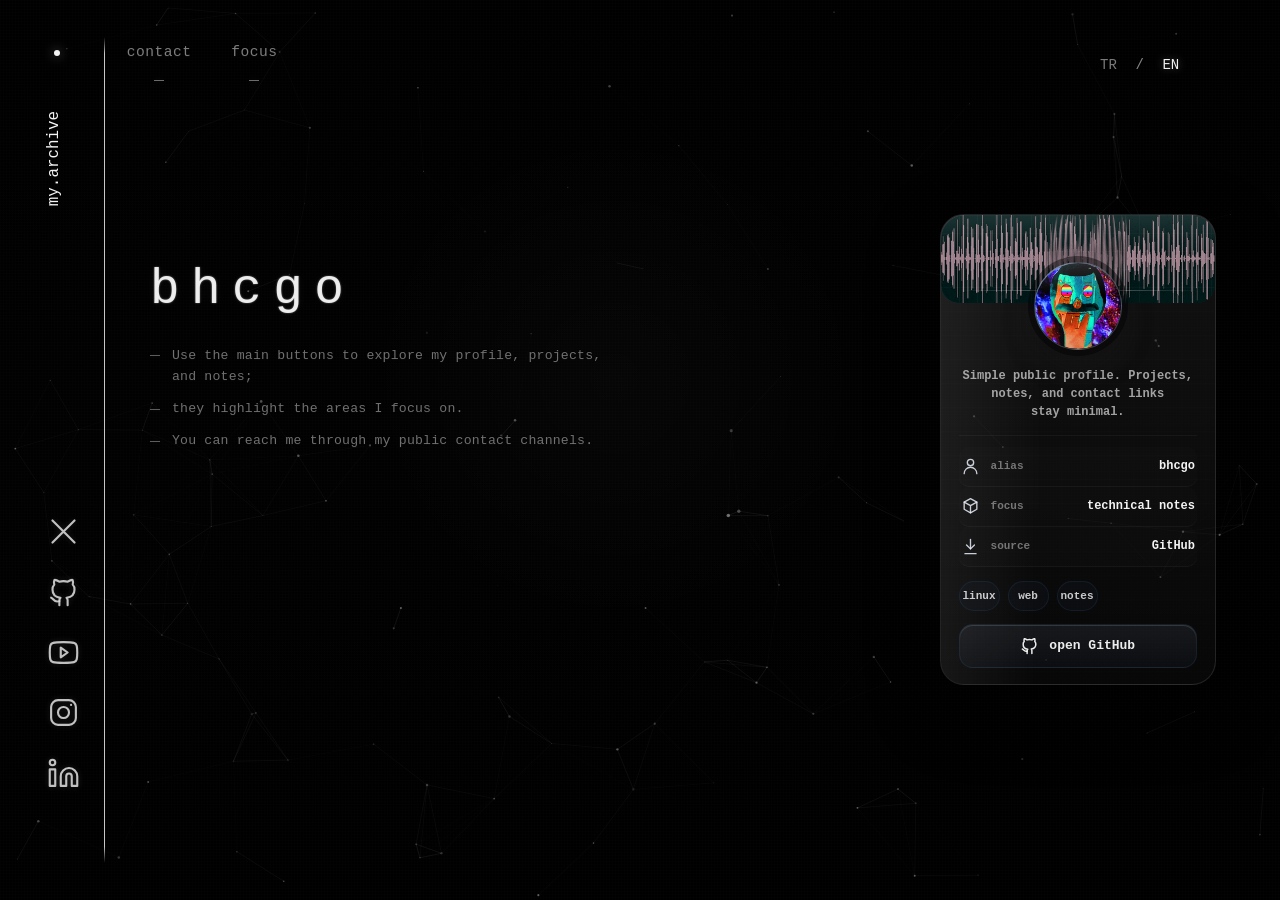
==== commit 6be45f6b: "Add files via upload" ====
--- a/index.html
+++ b/index.html
@@ -1,56 +1,95 @@
 <!DOCTYPE html>
-<html lang="tr">
+<html lang="en">
 <head>
   <meta charset="UTF-8" />
   <meta name="viewport" content="width=device-width, initial-scale=1.0, viewport-fit=cover" />
   <meta name="google-site-verification" content="QnJyq0Qu-kxS31eJpjdvMNXQyTrDlsSkBDP-YtrYQpM" />
-  <title>bhcgo</title>
-  <link id="favicon" rel="icon" type="image/png" href="assets/favicon-hyakkimaru.png" />
+  <title>bhcgo | Ahmet Malal</title>
+  <meta name="description" content="Personal portfolio of Ahmet Malal, also known as bhcgo. Projects, technical notes, and public contact links." />
+  <meta name="author" content="Ahmet Malal" />
+  <meta name="robots" content="index, follow" />
+  <meta name="theme-color" content="#010101" />
+  <meta name="color-scheme" content="dark" />
+  <meta name="format-detection" content="telephone=no" />
+  <link rel="canonical" href="https://bhcgo.github.io/" />
+
+  <meta property="og:title" content="bhcgo | Ahmet Malal" />
+  <meta property="og:description" content="Minimal personal portfolio with projects, technical notes, and public contact links." />
+  <meta property="og:type" content="website" />
+  <meta property="og:url" content="https://bhcgo.github.io/" />
+  <meta property="og:image" content="https://bhcgo.github.io/assets/banner.gif" />
+  <meta property="og:site_name" content="bhcgo" />
+  <meta property="og:locale" content="en_US" />
+
+  <meta name="twitter:card" content="summary_large_image" />
+  <meta name="twitter:title" content="bhcgo | Ahmet Malal" />
+  <meta name="twitter:description" content="Minimal personal portfolio with projects, technical notes, and public contact links." />
+  <meta name="twitter:image" content="https://bhcgo.github.io/assets/banner.gif" />
+
+  <link id="favicon" rel="icon" href="assets/favicon.ico" sizes="any" />
   <link rel="shortcut icon" href="assets/favicon.ico" />
-  <link rel="apple-touch-icon" href="assets/favicon-hyakkimaru.png" />
+  <link rel="apple-touch-icon" href="assets/favicon.ico" />
+  <link rel="manifest" href="site.webmanifest" />
   <link rel="stylesheet" href="style.css" />
+
+  <script type="application/ld+json">
+  {
+    "@context": "https://schema.org",
+    "@type": "Person",
+    "name": "Ahmet Malal",
+    "alternateName": "bhcgo",
+    "url": "https://bhcgo.github.io/",
+    "sameAs": [
+      "https://github.com/bhcgo",
+      "https://x.com/bhcgo0",
+      "https://www.youtube.com/@bhcgo",
+      "https://instagram.com/ahmets._.27",
+      "https://www.linkedin.com/in/ahmet-malal/"
+    ]
+  }
+  </script>
 </head>
 <body>
   <canvas id="bg-canvas" aria-hidden="true"></canvas>
   <div class="grain" aria-hidden="true"></div>
 
-  <aside class="rail" aria-label="Navigasyon" data-i18n-aria="socialArea">
+  <aside class="rail" aria-label="Navigation" data-i18n-aria="socialArea">
     <span class="rail-dot" aria-hidden="true"></span>
     <div class="rail-line" aria-hidden="true"></div>
-    <p class="rail-title" data-i18n="archive">arşivim</p>
-
-    <nav class="side-actions" aria-label="Hızlı bağlantılar" data-i18n-aria="quickLinks">
-      <a class="side-action" href="#contact" aria-label="İletişim" data-window-trigger="contact" data-i18n-aria="contactAria">
-        <span data-i18n="contact">iletişim</span>
-      </a>
-
-      <a class="side-action" href="#focus" aria-label="Odak" data-window-trigger="focus" data-i18n-aria="focusAria">
-        <span data-i18n="focus">odak</span>
+    <p class="rail-title" data-i18n="archive">my.archive</p>
+
+    <nav class="side-actions" aria-label="Quick links" data-i18n-aria="quickLinks">
+      <a class="side-action" href="#contact" aria-label="Contact" data-window-trigger="contact" data-i18n-aria="contactAria">
+        <span data-i18n="contact">contact</span>
+      </a>
+
+      <a class="side-action" href="#focus" aria-label="Focus" data-window-trigger="focus" data-i18n-aria="focusAria">
+        <span data-i18n="focus">focus</span>
       </a>
     </nav>
 
-    <nav class="socials" aria-label="Sosyal medya bağlantıları" data-i18n-aria="socialLinks">
-      <a class="social-link" href="https://x.com/bhcgo0" target="_blank" rel="noreferrer" aria-label="X profili" data-label="X" data-i18n-aria="xAria" data-i18n-label="xLabel">
+    <nav class="socials" aria-label="Social links" data-i18n-aria="socialLinks">
+      <a class="social-link" href="https://x.com/bhcgo0" target="_blank" rel="noreferrer" aria-label="X profile" data-label="X" data-i18n-aria="xAria" data-i18n-label="xLabel">
         <svg viewBox="0 0 24 24" aria-hidden="true">
           <path d="M4 4l16 16M20 4L4 20"/>
         </svg>
       </a>
 
-      <a class="social-link" href="https://github.com/bhcgo" target="_blank" rel="noreferrer" aria-label="GitHub profili" data-label="GitHub" data-i18n-aria="githubAria" data-i18n-label="githubLabel">
+      <a class="social-link" href="https://github.com/bhcgo" target="_blank" rel="noreferrer" aria-label="GitHub profile" data-label="GitHub" data-i18n-aria="githubAria" data-i18n-label="githubLabel">
         <svg viewBox="0 0 24 24" aria-hidden="true">
           <path d="M9 19c-4 1.5-4-2-6-2.5"/>
           <path d="M15 22v-3.5c.1-1-.3-1.5-.8-2 2.8-.3 5.8-1.4 5.8-6A4.7 4.7 0 0 0 18.7 7c.1-.4.6-1.7-.1-3.4 0 0-1.1-.3-3.5 1.3a12.2 12.2 0 0 0-6.2 0C6.5 3.3 5.4 3.6 5.4 3.6 4.7 5.3 5.2 6.6 5.3 7A4.7 4.7 0 0 0 4 10.6c0 4.6 3 5.7 5.8 6-.4.4-.8 1-.8 2V22"/>
         </svg>
       </a>
 
-      <a class="social-link" href="https://www.youtube.com/@bhcgo" target="_blank" rel="noreferrer" aria-label="YouTube kanalı" data-label="YouTube" data-i18n-aria="youtubeAria" data-i18n-label="youtubeLabel">
+      <a class="social-link" href="https://www.youtube.com/@bhcgo" target="_blank" rel="noreferrer" aria-label="YouTube channel" data-label="YouTube" data-i18n-aria="youtubeAria" data-i18n-label="youtubeLabel">
         <svg viewBox="0 0 24 24" aria-hidden="true">
           <path d="M22 12s0-3.4-.4-5a2.8 2.8 0 0 0-2-2C17.9 4.5 12 4.5 12 4.5S6.1 4.5 4.4 5a2.8 2.8 0 0 0-2 2C2 8.6 2 12 2 12s0 3.4.4 5a2.8 2.8 0 0 0 2 2c1.7.5 7.6.5 7.6.5s5.9 0 7.6-.5a2.8 2.8 0 0 0 2-2c.4-1.6.4-5 .4-5Z"/>
           <path d="m10 15.5 5-3.5-5-3.5v7Z"/>
         </svg>
       </a>
 
-      <a class="social-link" href="https://instagram.com/ahmets._.27" target="_blank" rel="noreferrer" aria-label="Instagram profili" data-label="Instagram" data-i18n-aria="instagramAria" data-i18n-label="instagramLabel">
+      <a class="social-link" href="https://instagram.com/ahmets._.27" target="_blank" rel="noreferrer" aria-label="Instagram profile" data-label="Instagram" data-i18n-aria="instagramAria" data-i18n-label="instagramLabel">
         <svg viewBox="0 0 24 24" aria-hidden="true">
           <rect x="3" y="3" width="18" height="18" rx="5"/>
           <circle cx="12" cy="12" r="4"/>
@@ -58,7 +97,7 @@
         </svg>
       </a>
 
-      <a class="social-link" href="https://www.linkedin.com/in/ahmet-malal/" target="_blank" rel="noreferrer" aria-label="LinkedIn profili" data-label="LinkedIn" data-i18n-aria="linkedinAria" data-i18n-label="linkedinLabel">
+      <a class="social-link" href="https://www.linkedin.com/in/ahmet-malal/" target="_blank" rel="noreferrer" aria-label="LinkedIn profile" data-label="LinkedIn" data-i18n-aria="linkedinAria" data-i18n-label="linkedinLabel">
         <svg viewBox="0 0 24 24" aria-hidden="true">
           <path d="M16 8a6 6 0 0 1 6 6v7h-4v-7a2 2 0 0 0-4 0v7h-4v-7a6 6 0 0 1 6-6Z"/>
           <rect x="2" y="9" width="4" height="12"/>
@@ -69,25 +108,25 @@
   </aside>
 
   <header class="corner-link">
-    <div class="language-switch" role="group" aria-label="Dil" data-i18n-aria="language">
-      <button class="language-button is-active" type="button" data-lang="tr" aria-pressed="true">TR</button>
+    <div class="language-switch" role="group" aria-label="Language" data-i18n-aria="language">
+      <button class="language-button" type="button" data-lang="tr" aria-pressed="false">TR</button>
       <span aria-hidden="true">/</span>
-      <button class="language-button" type="button" data-lang="en" aria-pressed="false">EN</button>
+      <button class="language-button is-active" type="button" data-lang="en" aria-pressed="true">EN</button>
     </div>
   </header>
 
   <main class="hero">
-    <section class="intro" aria-label="Profil" data-i18n-aria="profile">
+    <section class="intro" aria-label="Profile" data-i18n-aria="profile">
       <h1>bhcgo</h1>
 
       <ul class="intro-lines">
-        <li data-i18n="introLine1">Kişisel açık detaylar bilinçli olarak listelenmez.</li>
-        <li data-i18n="introLine2">Sistemler, ağlar ve yazılım temellerine odaklanır.</li>
-        <li data-i18n="introLine3">İçerik teknik indeks gibi çalışacak kadar minimal tutulur.</li>
+        <li data-i18n="introLine1">Use the main buttons to explore my profile, projects, and notes;</li>
+        <li data-i18n="introLine2">they highlight the areas I focus on.</li>
+        <li data-i18n="introLine3">You can reach me through my public contact channels.</li>
       </ul>
     </section>
 
-    <aside class="profile-card" aria-label="Profil karti" data-i18n-aria="profileCardAria" data-profile-card>
+    <aside class="profile-card" aria-label="Profile card" data-i18n-aria="profileCardAria" data-profile-card>
       <div class="profile-banner" data-profile-banner aria-hidden="true">
         <img data-profile-banner-img alt="" decoding="async">
       </div>
@@ -99,7 +138,7 @@
         </div>
       </div>
 
-      <p class="profile-copy" data-i18n="profileCopy">Sade public profil. Kisisel detaylar bilincli olarak gizli tutulur.</p>
+      <p class="profile-copy" data-i18n="profileCopy">Simple public profile. Projects, notes, and contact links stay minimal.</p>
 
       <dl class="profile-meta">
         <div class="profile-meta-row">
@@ -108,7 +147,7 @@
               <path d="M20 21a8 8 0 0 0-16 0"/>
               <circle cx="12" cy="7" r="4"/>
             </svg>
-            <span data-i18n="alias">rumuz</span>
+            <span data-i18n="alias">alias</span>
           </dt>
           <dd>bhcgo</dd>
         </div>
@@ -119,9 +158,9 @@
               <path d="m12 2 8 4.5v9L12 20l-8-4.5v-9L12 2Z"/>
               <path d="M12 11v9M4 6.5l8 4.5 8-4.5"/>
             </svg>
-            <span data-i18n="test">test</span>
+            <span data-i18n="profileFocusLabel">focus</span>
           </dt>
-          <dd>test</dd>
+          <dd>technical notes</dd>
         </div>
 
         <div class="profile-meta-row">
@@ -131,16 +170,16 @@
               <path d="m7 10 5 5 5-5"/>
               <path d="M5 21h14"/>
             </svg>
-            <span data-i18n="source">kaynak</span>
+            <span data-i18n="source">source</span>
           </dt>
           <dd>GitHub</dd>
         </div>
       </dl>
 
-      <div class="profile-tags" aria-label="Etiketler" data-i18n-aria="tagsAria">
-        <span>qwe</span>
-        <span>qwe</span>
-        <span>qwe</span>
+      <div class="profile-tags" aria-label="Tags" data-i18n-aria="tagsAria">
+        <span>linux</span>
+        <span>web</span>
+        <span>notes</span>
       </div>
 
       <div class="profile-actions">
@@ -149,16 +188,16 @@
             <path d="M9 19c-4 1.5-4-2-6-2.5"/>
             <path d="M15 22v-3.5c.1-1-.3-1.5-.8-2 2.8-.3 5.8-1.4 5.8-6A4.7 4.7 0 0 0 18.7 7c.1-.4.6-1.7-.1-3.4 0 0-1.1-.3-3.5 1.3a12.2 12.2 0 0 0-6.2 0C6.5 3.3 5.4 3.6 5.4 3.6 4.7 5.3 5.2 6.6 5.3 7A4.7 4.7 0 0 0 4 10.6c0 4.6 3 5.7 5.8 6-.4.4-.8 1-.8 2V22"/>
           </svg>
-          <span data-i18n="openGithub">GitHub ac</span>
+          <span data-i18n="openGithub">open GitHub</span>
         </a>
       </div>
     </aside>
   </main>
 
   <div class="site-window" data-window hidden>
-    <button class="window-backdrop" type="button" data-window-close aria-label="Pencereyi kapat" data-i18n-aria="windowClose"></button>
+    <button class="window-backdrop" type="button" data-window-close aria-label="Close window" data-i18n-aria="windowClose"></button>
     <section class="window-panel" role="dialog" aria-modal="true" aria-labelledby="window-title" tabindex="-1">
-      <button class="window-close" type="button" data-window-close aria-label="Pencereyi kapat" data-i18n-aria="windowClose">x</button>
+      <button class="window-close" type="button" data-window-close aria-label="Close window" data-i18n-aria="windowClose">x</button>
       <h2 id="window-title" data-window-title>bhcgo</h2>
       <p class="window-copy" data-window-copy></p>
       <div class="window-list" data-window-list></div>
--- a/style.css
+++ b/style.css
@@ -1478,3 +1478,97 @@
   }
 }
 
+
+/* ===== SEO/accessibility helpers + mobile polish ===== */
+img,
+svg{
+  max-width:100%;
+}
+
+:focus-visible{
+  outline:1px solid rgba(255,255,255,.72);
+  outline-offset:4px;
+}
+
+.profile-banner img,
+.profile-avatar img{
+  image-rendering:auto;
+}
+
+@media(max-width:720px){
+  body{
+    overflow-x:hidden;
+  }
+
+  .hero{
+    align-content:start;
+    justify-items:stretch;
+  }
+
+  .intro,
+  .profile-card{
+    justify-self:stretch;
+  }
+
+  .profile-card{
+    max-width:340px;
+  }
+
+  .side-actions,
+  .language-switch,
+  .social-link,
+  .profile-button{
+    touch-action:manipulation;
+  }
+}
+
+@media(max-width:520px){
+  .rail-title{
+    opacity:.62;
+  }
+
+  .social-link::after{
+    display:none;
+  }
+
+  .window-item{
+    align-items:flex-start;
+    flex-direction:column;
+    justify-content:center;
+    gap:6px;
+    padding:12px 14px;
+  }
+
+  .window-item strong{
+    text-align:left;
+  }
+}
+
+@media(max-width:340px){
+  :root{
+    --rail-x:46px;
+  }
+
+  .rail-line{
+    opacity:.55;
+  }
+
+  .rail-title{
+    display:none;
+  }
+
+  .side-actions{
+    left:54px;
+    gap:11px;
+    font-size:10px;
+  }
+
+  .corner-link{
+    right:10px;
+  }
+
+  .hero{
+    padding-left:54px;
+    padding-right:10px;
+  }
+}
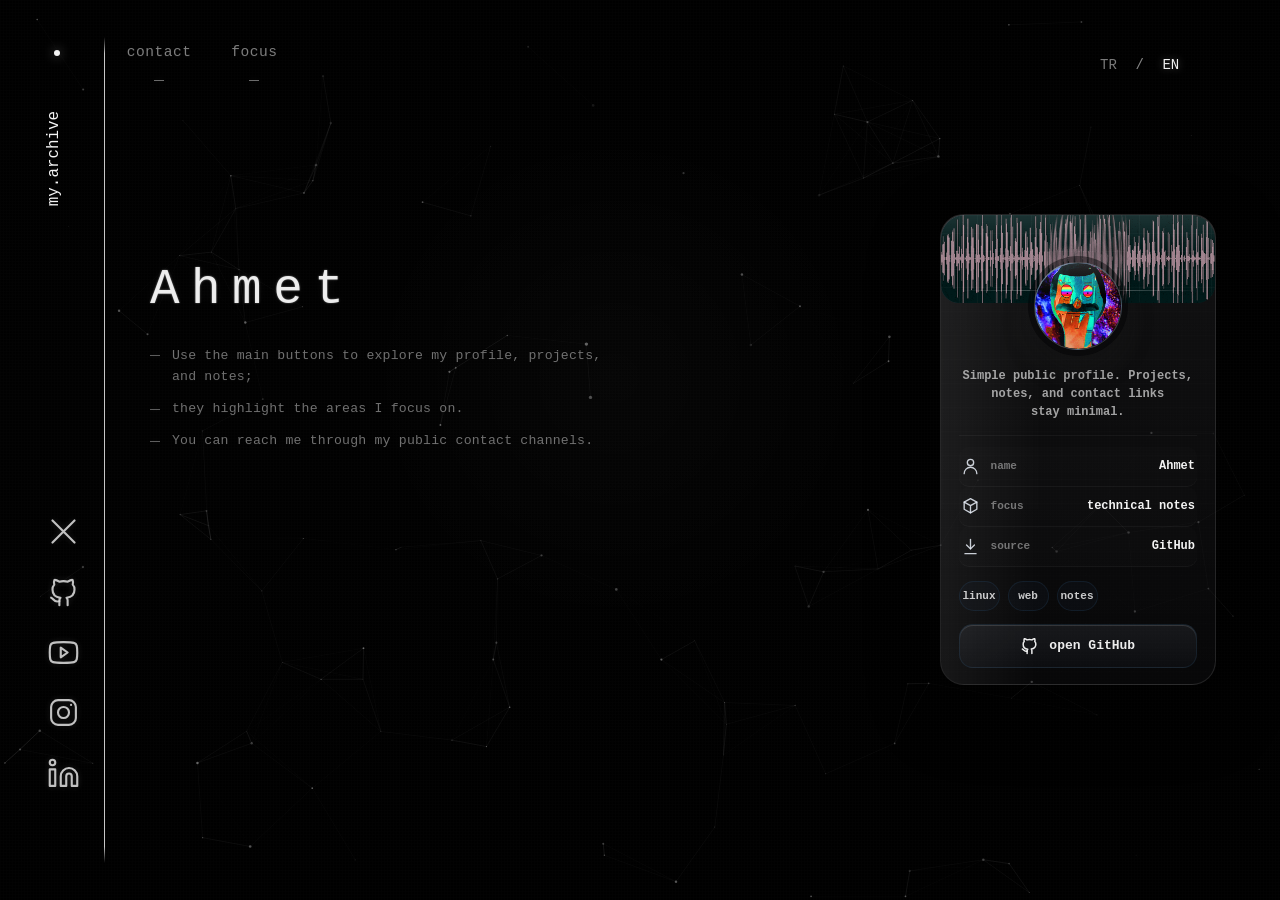
==== commit 74b3a82f: "Add files via upload" ====
--- a/index.html
+++ b/index.html
@@ -1,11 +1,13 @@
 <!DOCTYPE html>
 <html lang="en">
+
 <head>
   <meta charset="UTF-8" />
   <meta name="viewport" content="width=device-width, initial-scale=1.0, viewport-fit=cover" />
   <meta name="google-site-verification" content="QnJyq0Qu-kxS31eJpjdvMNXQyTrDlsSkBDP-YtrYQpM" />
-  <title>bhcgo | Ahmet Malal</title>
-  <meta name="description" content="Personal portfolio of Ahmet Malal, also known as bhcgo. Projects, technical notes, and public contact links." />
+  <title>Ahmet — Kişisel Portfolyo</title>
+  <meta name="description"
+    content="Ahmet Malal kişisel portfolyosu. Projeler, teknik notlar ve iletişim bağlantıları." />
   <meta name="author" content="Ahmet Malal" />
   <meta name="robots" content="index, follow" />
   <meta name="theme-color" content="#010101" />
@@ -13,17 +15,19 @@
   <meta name="format-detection" content="telephone=no" />
   <link rel="canonical" href="https://bhcgo.github.io/" />
 
-  <meta property="og:title" content="bhcgo | Ahmet Malal" />
-  <meta property="og:description" content="Minimal personal portfolio with projects, technical notes, and public contact links." />
+  <meta property="og:title" content="Ahmet Malal — Portfolyo" />
+  <meta property="og:description"
+    content="Ahmet Malal kişisel portfolyosu. Projeler, teknik notlar ve iletişim bağlantıları." />
   <meta property="og:type" content="website" />
   <meta property="og:url" content="https://bhcgo.github.io/" />
   <meta property="og:image" content="https://bhcgo.github.io/assets/banner.gif" />
-  <meta property="og:site_name" content="bhcgo" />
+  <meta property="og:site_name" content="Ahmet" />
   <meta property="og:locale" content="en_US" />
 
   <meta name="twitter:card" content="summary_large_image" />
-  <meta name="twitter:title" content="bhcgo | Ahmet Malal" />
-  <meta name="twitter:description" content="Minimal personal portfolio with projects, technical notes, and public contact links." />
+  <meta name="twitter:title" content="Ahmet Malal — Portfolyo" />
+  <meta name="twitter:description"
+    content="Minimal personal portfolio with projects, technical notes, and public contact links." />
   <meta name="twitter:image" content="https://bhcgo.github.io/assets/banner.gif" />
 
   <link id="favicon" rel="icon" href="assets/favicon.ico" sizes="any" />
@@ -49,6 +53,7 @@
   }
   </script>
 </head>
+
 <body>
   <canvas id="bg-canvas" aria-hidden="true"></canvas>
   <div class="grain" aria-hidden="true"></div>
@@ -59,7 +64,8 @@
     <p class="rail-title" data-i18n="archive">my.archive</p>
 
     <nav class="side-actions" aria-label="Quick links" data-i18n-aria="quickLinks">
-      <a class="side-action" href="#contact" aria-label="Contact" data-window-trigger="contact" data-i18n-aria="contactAria">
+      <a class="side-action" href="#contact" aria-label="Contact" data-window-trigger="contact"
+        data-i18n-aria="contactAria">
         <span data-i18n="contact">contact</span>
       </a>
 
@@ -69,39 +75,48 @@
     </nav>
 
     <nav class="socials" aria-label="Social links" data-i18n-aria="socialLinks">
-      <a class="social-link" href="https://x.com/bhcgo0" target="_blank" rel="noreferrer" aria-label="X profile" data-label="X" data-i18n-aria="xAria" data-i18n-label="xLabel">
-        <svg viewBox="0 0 24 24" aria-hidden="true">
-          <path d="M4 4l16 16M20 4L4 20"/>
-        </svg>
-      </a>
-
-      <a class="social-link" href="https://github.com/bhcgo" target="_blank" rel="noreferrer" aria-label="GitHub profile" data-label="GitHub" data-i18n-aria="githubAria" data-i18n-label="githubLabel">
-        <svg viewBox="0 0 24 24" aria-hidden="true">
-          <path d="M9 19c-4 1.5-4-2-6-2.5"/>
-          <path d="M15 22v-3.5c.1-1-.3-1.5-.8-2 2.8-.3 5.8-1.4 5.8-6A4.7 4.7 0 0 0 18.7 7c.1-.4.6-1.7-.1-3.4 0 0-1.1-.3-3.5 1.3a12.2 12.2 0 0 0-6.2 0C6.5 3.3 5.4 3.6 5.4 3.6 4.7 5.3 5.2 6.6 5.3 7A4.7 4.7 0 0 0 4 10.6c0 4.6 3 5.7 5.8 6-.4.4-.8 1-.8 2V22"/>
-        </svg>
-      </a>
-
-      <a class="social-link" href="https://www.youtube.com/@bhcgo" target="_blank" rel="noreferrer" aria-label="YouTube channel" data-label="YouTube" data-i18n-aria="youtubeAria" data-i18n-label="youtubeLabel">
-        <svg viewBox="0 0 24 24" aria-hidden="true">
-          <path d="M22 12s0-3.4-.4-5a2.8 2.8 0 0 0-2-2C17.9 4.5 12 4.5 12 4.5S6.1 4.5 4.4 5a2.8 2.8 0 0 0-2 2C2 8.6 2 12 2 12s0 3.4.4 5a2.8 2.8 0 0 0 2 2c1.7.5 7.6.5 7.6.5s5.9 0 7.6-.5a2.8 2.8 0 0 0 2-2c.4-1.6.4-5 .4-5Z"/>
-          <path d="m10 15.5 5-3.5-5-3.5v7Z"/>
-        </svg>
-      </a>
-
-      <a class="social-link" href="https://instagram.com/ahmets._.27" target="_blank" rel="noreferrer" aria-label="Instagram profile" data-label="Instagram" data-i18n-aria="instagramAria" data-i18n-label="instagramLabel">
-        <svg viewBox="0 0 24 24" aria-hidden="true">
-          <rect x="3" y="3" width="18" height="18" rx="5"/>
-          <circle cx="12" cy="12" r="4"/>
-          <path d="M17.5 6.5h.01"/>
-        </svg>
-      </a>
-
-      <a class="social-link" href="https://www.linkedin.com/in/ahmet-malal/" target="_blank" rel="noreferrer" aria-label="LinkedIn profile" data-label="LinkedIn" data-i18n-aria="linkedinAria" data-i18n-label="linkedinLabel">
-        <svg viewBox="0 0 24 24" aria-hidden="true">
-          <path d="M16 8a6 6 0 0 1 6 6v7h-4v-7a2 2 0 0 0-4 0v7h-4v-7a6 6 0 0 1 6-6Z"/>
-          <rect x="2" y="9" width="4" height="12"/>
-          <circle cx="4" cy="4" r="2"/>
+      <a class="social-link" href="https://x.com/bhcgo0" target="_blank" rel="noreferrer" aria-label="X profile"
+        data-label="X" data-i18n-aria="xAria" data-i18n-label="xLabel">
+        <svg viewBox="0 0 24 24" aria-hidden="true">
+          <path d="M4 4l16 16M20 4L4 20" />
+        </svg>
+      </a>
+
+      <a class="social-link" href="https://github.com/bhcgo" target="_blank" rel="noreferrer"
+        aria-label="GitHub profile" data-label="GitHub" data-i18n-aria="githubAria" data-i18n-label="githubLabel">
+        <svg viewBox="0 0 24 24" aria-hidden="true">
+          <path d="M9 19c-4 1.5-4-2-6-2.5" />
+          <path
+            d="M15 22v-3.5c.1-1-.3-1.5-.8-2 2.8-.3 5.8-1.4 5.8-6A4.7 4.7 0 0 0 18.7 7c.1-.4.6-1.7-.1-3.4 0 0-1.1-.3-3.5 1.3a12.2 12.2 0 0 0-6.2 0C6.5 3.3 5.4 3.6 5.4 3.6 4.7 5.3 5.2 6.6 5.3 7A4.7 4.7 0 0 0 4 10.6c0 4.6 3 5.7 5.8 6-.4.4-.8 1-.8 2V22" />
+        </svg>
+      </a>
+
+      <a class="social-link" href="https://www.youtube.com/@bhcgo" target="_blank" rel="noreferrer"
+        aria-label="YouTube channel" data-label="YouTube" data-i18n-aria="youtubeAria" data-i18n-label="youtubeLabel">
+        <svg viewBox="0 0 24 24" aria-hidden="true">
+          <path
+            d="M22 12s0-3.4-.4-5a2.8 2.8 0 0 0-2-2C17.9 4.5 12 4.5 12 4.5S6.1 4.5 4.4 5a2.8 2.8 0 0 0-2 2C2 8.6 2 12 2 12s0 3.4.4 5a2.8 2.8 0 0 0 2 2c1.7.5 7.6.5 7.6.5s5.9 0 7.6-.5a2.8 2.8 0 0 0 2-2c.4-1.6.4-5 .4-5Z" />
+          <path d="m10 15.5 5-3.5-5-3.5v7Z" />
+        </svg>
+      </a>
+
+      <a class="social-link" href="https://instagram.com/ahmets._.27" target="_blank" rel="noreferrer"
+        aria-label="Instagram profile" data-label="Instagram" data-i18n-aria="instagramAria"
+        data-i18n-label="instagramLabel">
+        <svg viewBox="0 0 24 24" aria-hidden="true">
+          <rect x="3" y="3" width="18" height="18" rx="5" />
+          <circle cx="12" cy="12" r="4" />
+          <path d="M17.5 6.5h.01" />
+        </svg>
+      </a>
+
+      <a class="social-link" href="https://www.linkedin.com/in/ahmet-malal/" target="_blank" rel="noreferrer"
+        aria-label="LinkedIn profile" data-label="LinkedIn" data-i18n-aria="linkedinAria"
+        data-i18n-label="linkedinLabel">
+        <svg viewBox="0 0 24 24" aria-hidden="true">
+          <path d="M16 8a6 6 0 0 1 6 6v7h-4v-7a2 2 0 0 0-4 0v7h-4v-7a6 6 0 0 1 6-6Z" />
+          <rect x="2" y="9" width="4" height="12" />
+          <circle cx="4" cy="4" r="2" />
         </svg>
       </a>
     </nav>
@@ -117,7 +132,7 @@
 
   <main class="hero">
     <section class="intro" aria-label="Profile" data-i18n-aria="profile">
-      <h1>bhcgo</h1>
+      <h1>Ahmet</h1>
 
       <ul class="intro-lines">
         <li data-i18n="introLine1">Use the main buttons to explore my profile, projects, and notes;</li>
@@ -133,30 +148,31 @@
 
       <div class="profile-card-head">
         <div class="profile-avatar" data-profile-avatar aria-hidden="true">
-          <span class="profile-avatar-fallback">bh</span>
+          <span class="profile-avatar-fallback">A</span>
           <img data-profile-gif alt="" decoding="async">
         </div>
       </div>
 
-      <p class="profile-copy" data-i18n="profileCopy">Simple public profile. Projects, notes, and contact links stay minimal.</p>
+      <p class="profile-copy" data-i18n="profileCopy">Simple public profile. Projects, notes, and contact links stay
+        minimal.</p>
 
       <dl class="profile-meta">
         <div class="profile-meta-row">
           <dt>
             <svg viewBox="0 0 24 24" aria-hidden="true">
-              <path d="M20 21a8 8 0 0 0-16 0"/>
-              <circle cx="12" cy="7" r="4"/>
+              <path d="M20 21a8 8 0 0 0-16 0" />
+              <circle cx="12" cy="7" r="4" />
             </svg>
-            <span data-i18n="alias">alias</span>
+            <span data-i18n="alias">isim</span>
           </dt>
-          <dd>bhcgo</dd>
+          <dd>Ahmet</dd>
         </div>
 
         <div class="profile-meta-row">
           <dt>
             <svg viewBox="0 0 24 24" aria-hidden="true">
-              <path d="m12 2 8 4.5v9L12 20l-8-4.5v-9L12 2Z"/>
-              <path d="M12 11v9M4 6.5l8 4.5 8-4.5"/>
+              <path d="m12 2 8 4.5v9L12 20l-8-4.5v-9L12 2Z" />
+              <path d="M12 11v9M4 6.5l8 4.5 8-4.5" />
             </svg>
             <span data-i18n="profileFocusLabel">focus</span>
           </dt>
@@ -166,9 +182,9 @@
         <div class="profile-meta-row">
           <dt>
             <svg viewBox="0 0 24 24" aria-hidden="true">
-              <path d="M12 3v12"/>
-              <path d="m7 10 5 5 5-5"/>
-              <path d="M5 21h14"/>
+              <path d="M12 3v12" />
+              <path d="m7 10 5 5 5-5" />
+              <path d="M5 21h14" />
             </svg>
             <span data-i18n="source">source</span>
           </dt>
@@ -185,8 +201,9 @@
       <div class="profile-actions">
         <a class="profile-button" href="https://github.com/bhcgo?tab=repositories" target="_blank" rel="noreferrer">
           <svg viewBox="0 0 24 24" aria-hidden="true">
-            <path d="M9 19c-4 1.5-4-2-6-2.5"/>
-            <path d="M15 22v-3.5c.1-1-.3-1.5-.8-2 2.8-.3 5.8-1.4 5.8-6A4.7 4.7 0 0 0 18.7 7c.1-.4.6-1.7-.1-3.4 0 0-1.1-.3-3.5 1.3a12.2 12.2 0 0 0-6.2 0C6.5 3.3 5.4 3.6 5.4 3.6 4.7 5.3 5.2 6.6 5.3 7A4.7 4.7 0 0 0 4 10.6c0 4.6 3 5.7 5.8 6-.4.4-.8 1-.8 2V22"/>
+            <path d="M9 19c-4 1.5-4-2-6-2.5" />
+            <path
+              d="M15 22v-3.5c.1-1-.3-1.5-.8-2 2.8-.3 5.8-1.4 5.8-6A4.7 4.7 0 0 0 18.7 7c.1-.4.6-1.7-.1-3.4 0 0-1.1-.3-3.5 1.3a12.2 12.2 0 0 0-6.2 0C6.5 3.3 5.4 3.6 5.4 3.6 4.7 5.3 5.2 6.6 5.3 7A4.7 4.7 0 0 0 4 10.6c0 4.6 3 5.7 5.8 6-.4.4-.8 1-.8 2V22" />
           </svg>
           <span data-i18n="openGithub">open GitHub</span>
         </a>
@@ -195,10 +212,12 @@
   </main>
 
   <div class="site-window" data-window hidden>
-    <button class="window-backdrop" type="button" data-window-close aria-label="Close window" data-i18n-aria="windowClose"></button>
+    <button class="window-backdrop" type="button" data-window-close aria-label="Close window"
+      data-i18n-aria="windowClose"></button>
     <section class="window-panel" role="dialog" aria-modal="true" aria-labelledby="window-title" tabindex="-1">
-      <button class="window-close" type="button" data-window-close aria-label="Close window" data-i18n-aria="windowClose">x</button>
-      <h2 id="window-title" data-window-title>bhcgo</h2>
+      <button class="window-close" type="button" data-window-close aria-label="Close window"
+        data-i18n-aria="windowClose">x</button>
+      <h2 id="window-title" data-window-title>Ahmet</h2>
       <p class="window-copy" data-window-copy></p>
       <div class="window-list" data-window-list></div>
     </section>
@@ -206,4 +225,5 @@
 
   <script src="script.js"></script>
 </body>
-</html>
+
+</html>
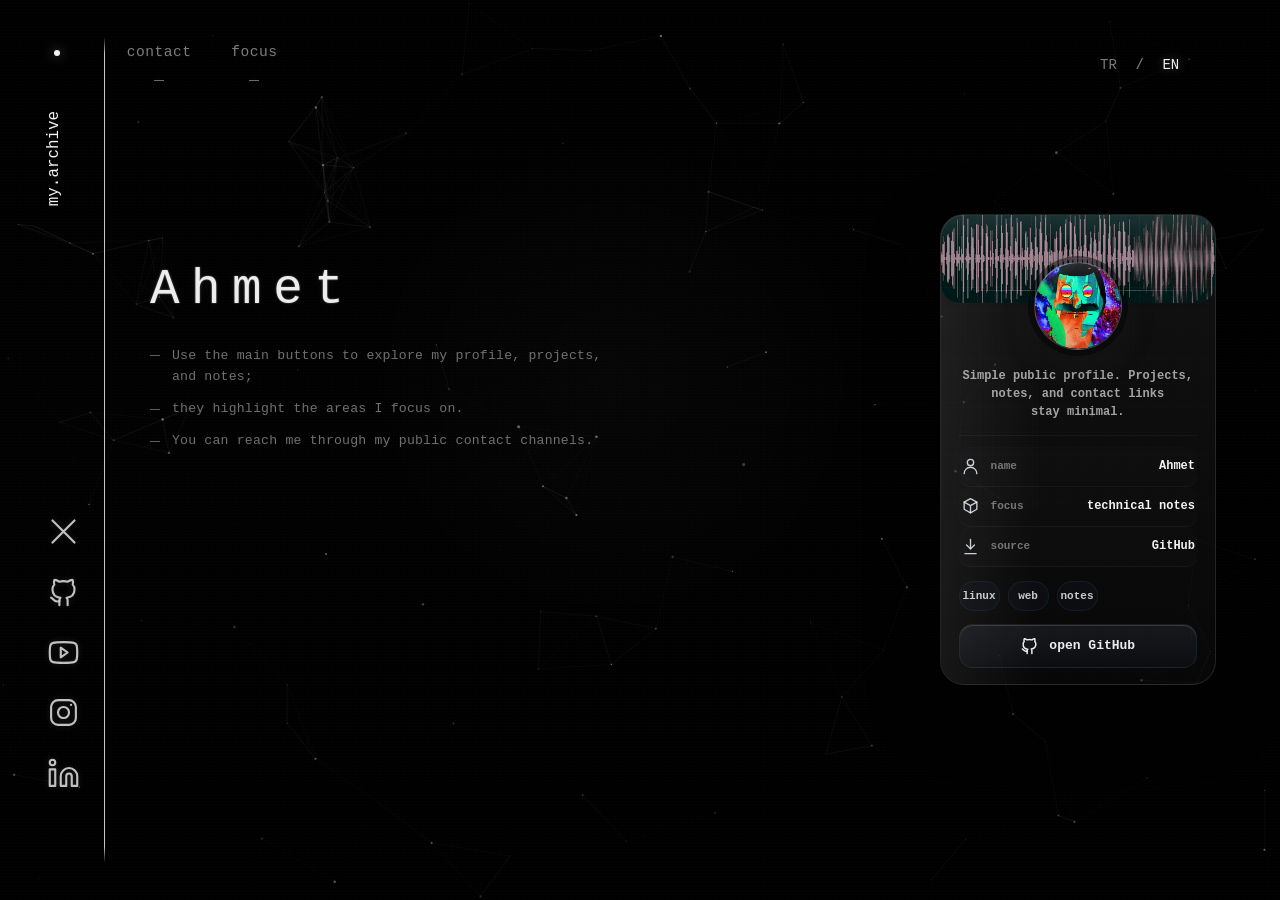
==== commit 30f63580: "Add files via upload" ====
--- a/index.html
+++ b/index.html
@@ -14,7 +14,7 @@
   <meta name="color-scheme" content="dark" />
   <meta name="format-detection" content="telephone=no" />
   <link rel="canonical" href="https://bhcgo.github.io/" />
-
+  <meta name="google-site-verification" content="Nz5_c30r-3hMIIgktdzzDx1Wm0X4UbtFN0Nl1EOQRVA" />
   <meta property="og:title" content="Ahmet Malal — Portfolyo" />
   <meta property="og:description"
     content="Ahmet Malal kişisel portfolyosu. Projeler, teknik notlar ve iletişim bağlantıları." />
@@ -226,4 +226,4 @@
   <script src="script.js"></script>
 </body>
 
-</html>+</html>
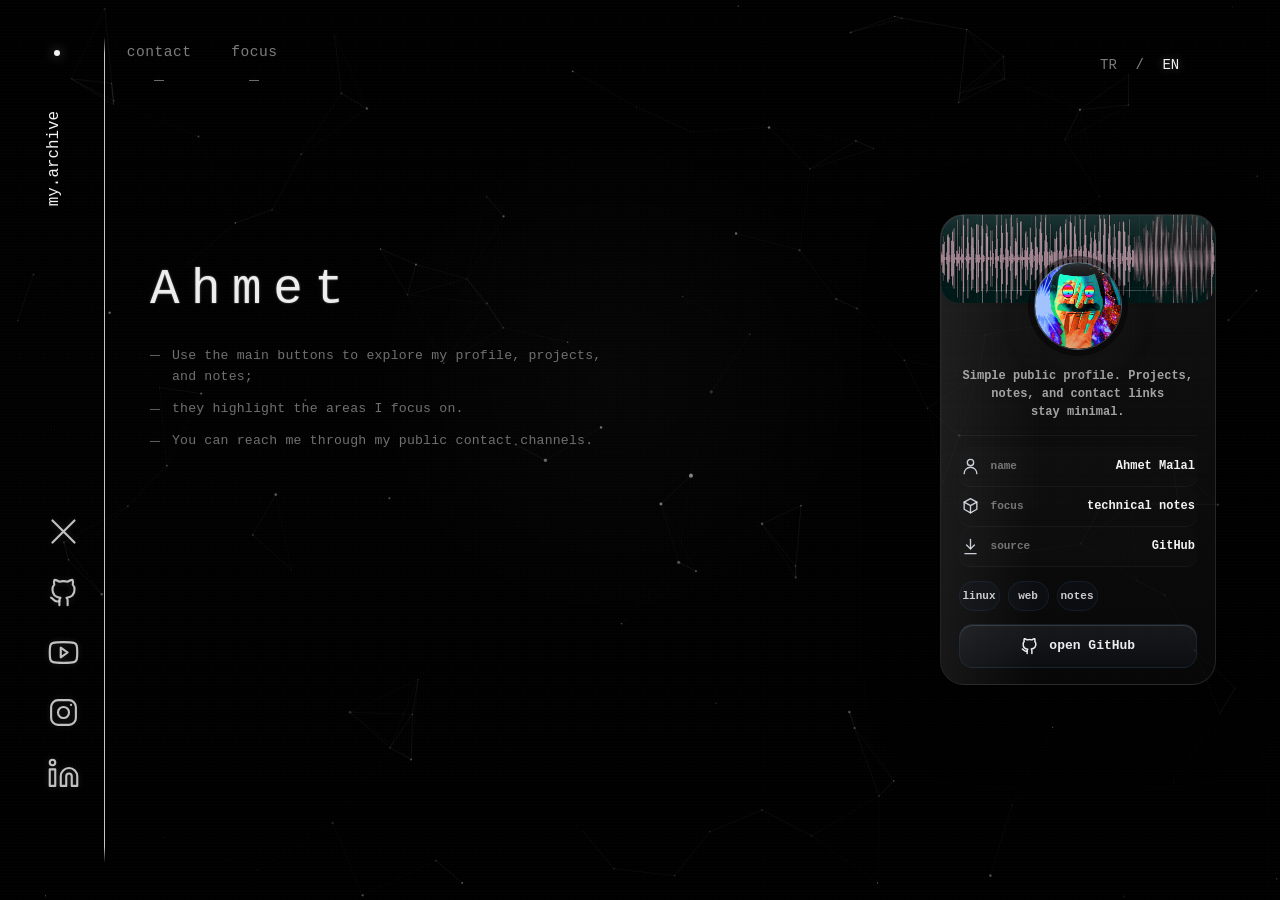
==== commit cd83f5bd: "Add files via upload" ====
--- a/index.html
+++ b/index.html
@@ -5,30 +5,32 @@
   <meta charset="UTF-8" />
   <meta name="viewport" content="width=device-width, initial-scale=1.0, viewport-fit=cover" />
   <meta name="google-site-verification" content="QnJyq0Qu-kxS31eJpjdvMNXQyTrDlsSkBDP-YtrYQpM" />
-  <title>Ahmet — Kişisel Portfolyo</title>
+  <title>Ahmet Malal — Kişisel Portfolyo ve Teknik Notlar</title>
   <meta name="description"
-    content="Ahmet Malal kişisel portfolyosu. Projeler, teknik notlar ve iletişim bağlantıları." />
+    content="Ahmet Malal resmi web sitesi ve kişisel portfolyosu. Yazılım projeleri, teknik notlar ve iletişim bağlantıları." />
+  <meta name="keywords"
+    content="Ahmet Malal, ahmet malal, ahmet malal portfolyo, yazılım, web geliştirici, linux, github" />
   <meta name="author" content="Ahmet Malal" />
-  <meta name="robots" content="index, follow" />
+  <meta name="robots" content="index, follow, max-image-preview:large, max-snippet:-1, max-video-preview:-1" />
   <meta name="theme-color" content="#010101" />
   <meta name="color-scheme" content="dark" />
   <meta name="format-detection" content="telephone=no" />
-  <link rel="canonical" href="https://bhcgo.github.io/" />
+  <link rel="canonical" href="https://ahmet-malal.github.io/" />
   <meta name="google-site-verification" content="Nz5_c30r-3hMIIgktdzzDx1Wm0X4UbtFN0Nl1EOQRVA" />
-  <meta property="og:title" content="Ahmet Malal — Portfolyo" />
+  <meta property="og:title" content="Ahmet Malal — Kişisel Portfolyo" />
   <meta property="og:description"
-    content="Ahmet Malal kişisel portfolyosu. Projeler, teknik notlar ve iletişim bağlantıları." />
+    content="Ahmet Malal resmi web sitesi ve kişisel portfolyosu. Yazılım projeleri, teknik notlar ve iletişim bağlantıları." />
   <meta property="og:type" content="website" />
-  <meta property="og:url" content="https://bhcgo.github.io/" />
-  <meta property="og:image" content="https://bhcgo.github.io/assets/banner.gif" />
+  <meta property="og:url" content="https://ahmet-malal.github.io/" />
+  <meta property="og:image" content="https://ahmet-malal.github.io/assets/banner.gif" />
   <meta property="og:site_name" content="Ahmet" />
   <meta property="og:locale" content="en_US" />
 
   <meta name="twitter:card" content="summary_large_image" />
-  <meta name="twitter:title" content="Ahmet Malal — Portfolyo" />
+  <meta name="twitter:title" content="Ahmet Malal — Kişisel Portfolyo" />
   <meta name="twitter:description"
-    content="Minimal personal portfolio with projects, technical notes, and public contact links." />
-  <meta name="twitter:image" content="https://bhcgo.github.io/assets/banner.gif" />
+    content="Ahmet Malal resmi web sitesi. Minimal personal portfolio with projects, technical notes, and public contact links." />
+  <meta name="twitter:image" content="https://ahmet-malal.github.io/assets/banner.gif" />
 
   <link id="favicon" rel="icon" href="assets/favicon.ico" sizes="any" />
   <link rel="shortcut icon" href="assets/favicon.ico" />
@@ -41,12 +43,15 @@
     "@context": "https://schema.org",
     "@type": "Person",
     "name": "Ahmet Malal",
-    "alternateName": "bhcgo",
-    "url": "https://bhcgo.github.io/",
+    "alternateName": ["ahmet-malal", "Ahmet", "Ahmet Malal"],
+    "url": "https://ahmet-malal.github.io/",
+    "jobTitle": "Software Developer",
+    "description": "Ahmet Malal resmi web sitesi, kişisel portfolyosu ve teknik notları.",
+    "knowsAbout": ["Linux", "Web Development", "Software Engineering"],
     "sameAs": [
-      "https://github.com/bhcgo",
-      "https://x.com/bhcgo0",
-      "https://www.youtube.com/@bhcgo",
+      "https://github.com/ahmet-malal",
+      "https://x.com/ahmet-malal0",
+      "https://www.youtube.com/@ahmet-malal",
       "https://instagram.com/ahmets._.27",
       "https://www.linkedin.com/in/ahmet-malal/"
     ]
@@ -75,14 +80,14 @@
     </nav>
 
     <nav class="socials" aria-label="Social links" data-i18n-aria="socialLinks">
-      <a class="social-link" href="https://x.com/bhcgo0" target="_blank" rel="noreferrer" aria-label="X profile"
+      <a class="social-link" href="https://x.com/ahmet-malal0" target="_blank" rel="noreferrer" aria-label="X profile"
         data-label="X" data-i18n-aria="xAria" data-i18n-label="xLabel">
         <svg viewBox="0 0 24 24" aria-hidden="true">
           <path d="M4 4l16 16M20 4L4 20" />
         </svg>
       </a>
 
-      <a class="social-link" href="https://github.com/bhcgo" target="_blank" rel="noreferrer"
+      <a class="social-link" href="https://github.com/ahmet-malal" target="_blank" rel="noreferrer"
         aria-label="GitHub profile" data-label="GitHub" data-i18n-aria="githubAria" data-i18n-label="githubLabel">
         <svg viewBox="0 0 24 24" aria-hidden="true">
           <path d="M9 19c-4 1.5-4-2-6-2.5" />
@@ -91,7 +96,7 @@
         </svg>
       </a>
 
-      <a class="social-link" href="https://www.youtube.com/@bhcgo" target="_blank" rel="noreferrer"
+      <a class="social-link" href="https://www.youtube.com/@ahmet-malal" target="_blank" rel="noreferrer"
         aria-label="YouTube channel" data-label="YouTube" data-i18n-aria="youtubeAria" data-i18n-label="youtubeLabel">
         <svg viewBox="0 0 24 24" aria-hidden="true">
           <path
@@ -132,7 +137,7 @@
 
   <main class="hero">
     <section class="intro" aria-label="Profile" data-i18n-aria="profile">
-      <h1>Ahmet</h1>
+      <h1 title="Ahmet Malal" aria-label="Ahmet Malal">Ahmet</h1>
 
       <ul class="intro-lines">
         <li data-i18n="introLine1">Use the main buttons to explore my profile, projects, and notes;</li>
@@ -165,7 +170,7 @@
             </svg>
             <span data-i18n="alias">isim</span>
           </dt>
-          <dd>Ahmet</dd>
+          <dd>Ahmet Malal</dd>
         </div>
 
         <div class="profile-meta-row">
@@ -199,7 +204,8 @@
       </div>
 
       <div class="profile-actions">
-        <a class="profile-button" href="https://github.com/bhcgo?tab=repositories" target="_blank" rel="noreferrer">
+        <a class="profile-button" href="https://github.com/ahmet-malal?tab=repositories" target="_blank"
+          rel="noreferrer">
           <svg viewBox="0 0 24 24" aria-hidden="true">
             <path d="M9 19c-4 1.5-4-2-6-2.5" />
             <path
@@ -217,7 +223,7 @@
     <section class="window-panel" role="dialog" aria-modal="true" aria-labelledby="window-title" tabindex="-1">
       <button class="window-close" type="button" data-window-close aria-label="Close window"
         data-i18n-aria="windowClose">x</button>
-      <h2 id="window-title" data-window-title>Ahmet</h2>
+      <h2 id="window-title" data-window-title>Ahmet Malal</h2>
       <p class="window-copy" data-window-copy></p>
       <div class="window-list" data-window-list></div>
     </section>
@@ -226,4 +232,4 @@
   <script src="script.js"></script>
 </body>
 
-</html>
+</html>
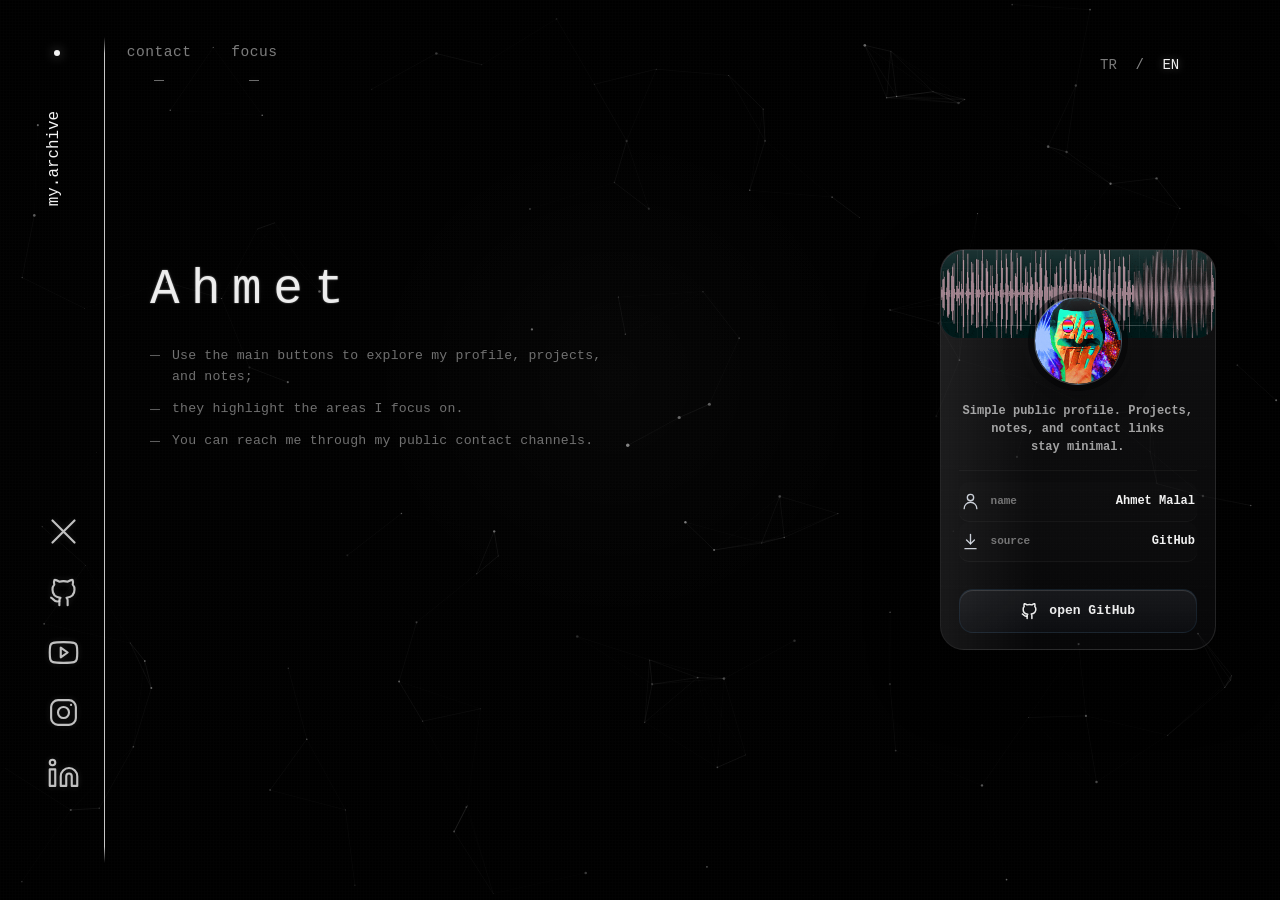
==== commit a93054e5: "Add files via upload" ====
--- a/index.html
+++ b/index.html
@@ -7,9 +7,9 @@
   <meta name="google-site-verification" content="QnJyq0Qu-kxS31eJpjdvMNXQyTrDlsSkBDP-YtrYQpM" />
   <title>Ahmet Malal — Kişisel Portfolyo ve Teknik Notlar</title>
   <meta name="description"
-    content="Ahmet Malal resmi web sitesi ve kişisel portfolyosu. Yazılım projeleri, teknik notlar ve iletişim bağlantıları." />
+    content="Ahmet Malal kişisel portfolyosu. Projeler, teknik notlar ve iletişim bağlantıları." />
   <meta name="keywords"
-    content="Ahmet Malal, ahmet malal, ahmet malal portfolyo, yazılım, web geliştirici, linux, github" />
+    content="Ahmet Malal, portfolio, yazılım geliştirici, projeler, github" />
   <meta name="author" content="Ahmet Malal" />
   <meta name="robots" content="index, follow, max-image-preview:large, max-snippet:-1, max-video-preview:-1" />
   <meta name="theme-color" content="#010101" />
@@ -19,7 +19,7 @@
   <meta name="google-site-verification" content="Nz5_c30r-3hMIIgktdzzDx1Wm0X4UbtFN0Nl1EOQRVA" />
   <meta property="og:title" content="Ahmet Malal — Kişisel Portfolyo" />
   <meta property="og:description"
-    content="Ahmet Malal resmi web sitesi ve kişisel portfolyosu. Yazılım projeleri, teknik notlar ve iletişim bağlantıları." />
+    content="Ahmet Malal kişisel portfolyosu. Projeler, teknik notlar ve iletişim bağlantıları." />
   <meta property="og:type" content="website" />
   <meta property="og:url" content="https://ahmet-malal.github.io/" />
   <meta property="og:image" content="https://ahmet-malal.github.io/assets/banner.gif" />
@@ -29,7 +29,7 @@
   <meta name="twitter:card" content="summary_large_image" />
   <meta name="twitter:title" content="Ahmet Malal — Kişisel Portfolyo" />
   <meta name="twitter:description"
-    content="Ahmet Malal resmi web sitesi. Minimal personal portfolio with projects, technical notes, and public contact links." />
+    content="Ahmet Malal kişisel portfolyosu. Projeler, teknik notlar ve iletişim bağlantıları." />
   <meta name="twitter:image" content="https://ahmet-malal.github.io/assets/banner.gif" />
 
   <link id="favicon" rel="icon" href="assets/favicon.ico" sizes="any" />
@@ -43,11 +43,10 @@
     "@context": "https://schema.org",
     "@type": "Person",
     "name": "Ahmet Malal",
-    "alternateName": ["ahmet-malal", "Ahmet", "Ahmet Malal"],
+    "alternateName": ["ahmet-malal", "Ahmet"],
     "url": "https://ahmet-malal.github.io/",
     "jobTitle": "Software Developer",
-    "description": "Ahmet Malal resmi web sitesi, kişisel portfolyosu ve teknik notları.",
-    "knowsAbout": ["Linux", "Web Development", "Software Engineering"],
+    "description": "Ahmet Malal kişisel portfolyosu, projeleri ve iletişim bağlantıları.",
     "sameAs": [
       "https://github.com/ahmet-malal",
       "https://x.com/ahmet-malal0",
@@ -171,17 +170,6 @@
             <span data-i18n="alias">isim</span>
           </dt>
           <dd>Ahmet Malal</dd>
-        </div>
-
-        <div class="profile-meta-row">
-          <dt>
-            <svg viewBox="0 0 24 24" aria-hidden="true">
-              <path d="m12 2 8 4.5v9L12 20l-8-4.5v-9L12 2Z" />
-              <path d="M12 11v9M4 6.5l8 4.5 8-4.5" />
-            </svg>
-            <span data-i18n="profileFocusLabel">focus</span>
-          </dt>
-          <dd>technical notes</dd>
         </div>
 
         <div class="profile-meta-row">
@@ -198,9 +186,6 @@
       </dl>
 
       <div class="profile-tags" aria-label="Tags" data-i18n-aria="tagsAria">
-        <span>linux</span>
-        <span>web</span>
-        <span>notes</span>
       </div>
 
       <div class="profile-actions">
--- a/style.css
+++ b/style.css
@@ -573,12 +573,9 @@
   position:absolute;
   inset:0;
   border:0;
-  background:
-    radial-gradient(circle at 50% 20%,rgba(255,255,255,.05),transparent 32%),
-    radial-gradient(circle at 50% 78%,rgba(170,205,255,.035),transparent 38%),
-    rgba(0,0,0,.34);
-  backdrop-filter:blur(14px) saturate(1.12);
-  -webkit-backdrop-filter:blur(14px) saturate(1.12);
+  background:rgba(0,0,0,.45);
+  backdrop-filter:blur(8px);
+  -webkit-backdrop-filter:blur(8px);
   cursor:pointer;
 }
 
@@ -587,19 +584,15 @@
   width:min(640px,calc(100vw - 36px));
   max-height:min(760px,calc(100svh - 36px));
   overflow:auto;
-  border:1px solid rgba(255,255,255,.14);
-  border-radius:26px;
+  border:1px solid rgba(255,255,255,.08);
+  border-radius:20px;
   padding:0;
-  background:
-    linear-gradient(180deg,rgba(255,255,255,.12),rgba(255,255,255,.055) 34%,rgba(255,255,255,.028)),
-    rgba(8,10,15,.30);
+  background:rgba(10,10,15,.6);
   box-shadow:
-    0 28px 90px rgba(0,0,0,.42),
-    0 0 0 1px rgba(255,255,255,.035),
-    inset 0 1px 0 rgba(255,255,255,.22),
-    inset 0 -1px 0 rgba(255,255,255,.045);
-  backdrop-filter:blur(30px) saturate(1.22);
-  -webkit-backdrop-filter:blur(30px) saturate(1.22);
+    0 20px 60px rgba(0,0,0,.5),
+    inset 0 1px 0 rgba(255,255,255,.08);
+  backdrop-filter:blur(20px);
+  -webkit-backdrop-filter:blur(20px);
   color:rgba(255,255,255,.92);
   font-family:"SF Pro Display","SF Pro Text","Inter","Segoe UI",system-ui,-apple-system,BlinkMacSystemFont,"Helvetica Neue",Arial,sans-serif;
   isolation:isolate;
@@ -607,7 +600,7 @@
   transform:translateY(18px) scale(.985);
   transition:opacity .24s ease,transform .28s cubic-bezier(.2,.8,.2,1);
   scrollbar-width:thin;
-  scrollbar-color:rgba(255,255,255,.2) transparent;
+  scrollbar-color:rgba(255,255,255,.15) transparent;
 }
 
 .site-window.is-open .window-panel{
@@ -620,20 +613,17 @@
   inset:0;
   z-index:-1;
   border-radius:inherit;
-  background:
-    linear-gradient(180deg,rgba(255,255,255,.16),rgba(255,255,255,.035) 24%,transparent 58%),
-    radial-gradient(circle at 16% 0%,rgba(255,255,255,.16),transparent 32%),
-    radial-gradient(circle at 88% 12%,rgba(180,215,255,.08),transparent 30%);
+  background:transparent;
   content:"";
-  opacity:.9;
+  opacity:0;
 }
 
 .window-panel::after{
   position:absolute;
-  inset:10px;
+  inset:0;
   z-index:-1;
-  border:1px solid rgba(255,255,255,.04);
-  border-radius:20px;
+  border:none;
+  border-radius:inherit;
   content:"";
   pointer-events:none;
 }
@@ -733,31 +723,31 @@
 
 .window-panel h2{
   margin:0;
-  padding:32px 70px 18px 30px;
-  border-bottom:1px solid rgba(255,255,255,.075);
-  color:rgba(255,255,255,.95);
-  font-size:clamp(26px,3vw,36px);
+  padding:28px 24px 16px;
+  border-bottom:1px solid rgba(255,255,255,.05);
+  color:rgba(255,255,255,.94);
+  font-size:clamp(24px,3vw,32px);
   font-weight:600;
-  line-height:1.08;
-  letter-spacing:.035em;
-  text-shadow:0 10px 34px rgba(255,255,255,.08);
+  line-height:1.1;
+  letter-spacing:.02em;
+  text-shadow:none;
 }
 
 .window-copy{
   max-width:none;
   margin:0;
-  padding:18px 30px 0;
-  color:rgba(255,255,255,.72);
-  font-size:13.5px;
+  padding:14px 24px 0;
+  color:rgba(255,255,255,.66);
+  font-size:13px;
   font-weight:500;
-  line-height:1.75;
+  line-height:1.6;
 }
 
 .window-list{
   display:grid;
-  gap:18px;
+  gap:12px;
   margin-top:0;
-  padding:24px 30px 30px;
+  padding:18px 24px 24px;
 }
 
 .window-item{
@@ -765,17 +755,15 @@
   align-items:center;
   justify-content:space-between;
   gap:16px;
-  min-height:56px;
-  border:1px solid rgba(255,255,255,.065);
-  border-radius:16px;
-  padding:0 16px;
-  background:rgba(255,255,255,.025);
-  color:rgba(255,255,255,.68);
+  min-height:52px;
+  border:1px solid rgba(255,255,255,.04);
+  border-radius:14px;
+  padding:0 14px;
+  background:rgba(255,255,255,.01);
+  color:rgba(255,255,255,.65);
   font-size:13px;
   font-weight:500;
-  box-shadow:
-    inset 0 1px 0 rgba(255,255,255,.05),
-    0 10px 26px rgba(0,0,0,.08);
+  box-shadow:none;
 }
 
 .window-item strong{
